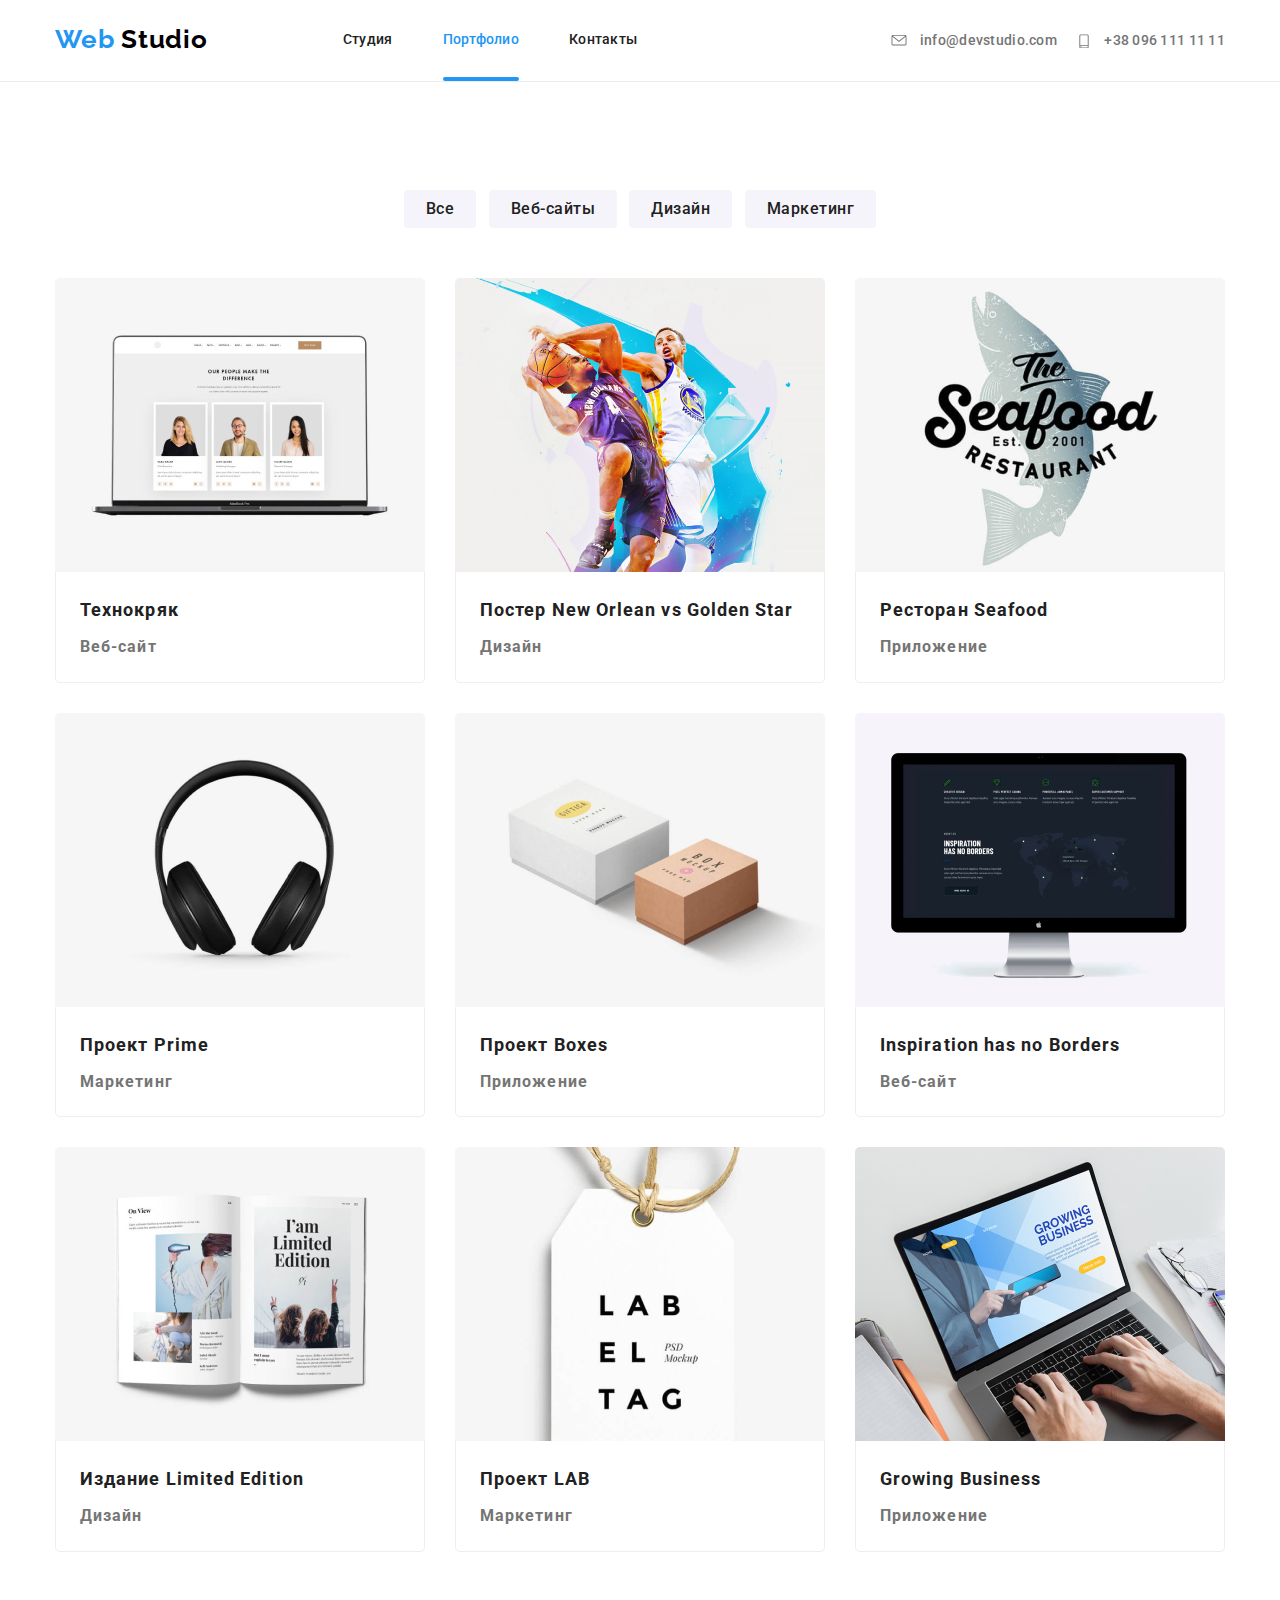
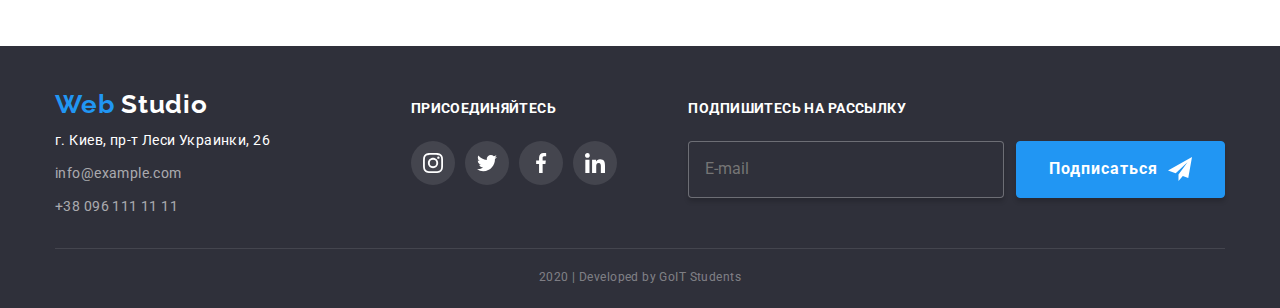
==== portfolio.html @ e1bdc2f6 "cloned from 7th homework" ====
<!DOCTYPE html>
<html lang="ru">

<head>
    <meta charset="UTF-8">
    <meta name="viewport" content="width=device-width, initial-scale=1.0">
    <title>Portfolio</title> 
    <link rel="stylesheet" href="https://fonts.googleapis.com/css2?family=Raleway:wght@700&family=Roboto:wght@400;500;700;900&display=swap" />      
    <!-- <link rel="stylesheet" href="https://cdnjs.cloudflare.com/ajax/libs/modern-normalize/0.6.0/modern-normalize.min.css"> -->
    <!-- <link rel="stylesheet" href="./css/styles.css" /> -->
    <link rel="stylesheet" href="./css/portfolio.min.css"/> 

    
</head>


<body class="page">
    <!---the header of the site-->
  
    <header class="header">
    <div class="container">  
         <nav>
            <ul class="menu list">
                <li class="menu-item">
                    <a class="logo" href="/index.html" lang="en"><span class="logo-web">Web</span> <span class="logo-studio">Studio</span> </a>
                </li>
                <li class="menu-item"><a class="menu-link link" href="./index.html">Студия</a></li>
                <li class="menu-item"><a class="menu-link link active" href="./portfolio.html">Портфолио</a></li>
                <li class="menu-item"><a class="menu-link link" href="#">Контакты</a></li>
            </ul>
        </nav>
    
        <ul class="contact list ">
            <li class="contact-item">
                <a class="contact-link" href="mailto:info@devstudio.com">
                    <svg width="16" height="15" class="contact-icon"> 
                        <use href="./images/sprite.svg#icon-envelope"></use>
                      </svg>
                      info@devstudio.com
              </a>
            </li>
            
                        
            <li class="contact-item">
                <a class="contact-link" href="tel:+38-096-111-11-11">
                    <svg width="14" height="14.94" class="contact-icon"> 
                        <use href="./images/sprite.svg#icon-smartphone"></use>
                      </svg>
                    +38 096 111 11 11
                </a>
            </li>
        </ul>
    
    </div>
        
    </header>
    <main>


 

        <!--portfolio menu-->
       <section class="portfolio"> 
           <div class="container">
            <nav>
                <form>
                  <div role="group">
                    <ul class="filters-list">
                        <li class="filters-items">
                            <input type="radio" class="filters-radio" name="filters" value="" id="all"/>
                            <label class="filters-label" for= "all">Все</label>
                        </li>
                        <li class="filters-items">
                            <input type="radio" class="filters-radio" name="filters" value="websites" id="websites"/>
                            <label class="filters-label" for= "websites">Веб-сайты</label>
                        </li>

                    <li class="filters-items">
                        <input type="radio" class="filters-radio" name="filters" value="design" id="design"/>
                        <label class="filters-label" for= "design">Дизайн</label>
                    </li>
                    <li class="filters-items">
                        <input type="radio" class="filters-radio" name="filters" value="marketing" id="marketing"/>
                        <label class="filters-label" for= "marketing">Маркетинг</label>
                    </li>
    
                    </ul>
                  </div>
                </form>
            </nav>
            <h1 class="is-hidden"> The exaples of our projects </h1>
            <ul class="works list">
              
                <li class="works-item">
                <a  class="works-link" href="#">
                    <div class="works-thumb">
                        <img class="works-image" src="./images/технокряк.jpg" alt="three people">
                        <div class="works-overlay">
                            <p class="works-description">Технокряк это современная площадка распространения коронавируса. Компании используют эту платформу для цифрового шпионажа и атак на защищённые сервера конкурентов.</p>
                        </div>
                    </div>

                    <div class="works-content">
                        <h2 class="works-title">Технокряк</h2>
                        <p class="works-type">Веб-сайт</p>
                    </div>
                </a>
                
            </li>
              <li class="works-item">
               <a class="works-link" href="#" >
                <div class="works-thumb">
                   <img class="works-image" src="./images/постер.jpg" alt="people who are playing basketball">
                        <div class="works-overlay">
                        <p class="works-description">Технокряк это современная площадка распространения коронавируса. Компании используют эту платформу для цифрового шпионажа и атак на защищённые сервера конкурентов.</p>
                        </div>
                </div>

                <div class="works-content">
                    <h2 class="works-title">Постер New Orlean vs Golden Star</h2>
                    <p class="works-type">Дизайн</p>
                </div>  
                 </a>
                </li>

            <li class="works-item">
                <a class="works-link" href="#" >
                    <div class="works-thumb">
                        <img class="works-image" src="./images/ресторан.jpg" alt="seafood restaurant">
                        <div class="works-overlay">
                            <p class="works-description">Технокряк это современная площадка распространения коронавируса. Компании используют эту платформу для цифрового шпионажа и атак на защищённые сервера конкурентов.</p>
                        </div>
                    </div>

                        <div class="works-content">
                            <h2 class="works-title">Ресторан Seafood</h2>
                            <p class="works-type">Приложение</p>
                        </div>
                 </a>
            </li>

            <li class="works-item">
               <a class="works-link" href="#" >
                    <div class="works-thumb">
                         <img class="works-image" src="./images/Prime.jpg" alt="headphones">
                            <div class="works-overlay">
                                <p class="works-description">Технокряк это современная площадка распространения коронавируса. Компании используют эту платформу для цифрового шпионажа и атак на защищённые сервера конкурентов.</p>
                            </div>
                    </div>

                    <div class="works-content">
                        <h2 class="works-title">Проект Prime</h2>
                        <p class="works-type">Маркетинг</p>
                    </div>
             </a>
            </li>
            <li class="works-item">
                <a class="works-link" href="#" >
                    <div class="works-thumb">
                        <img class="works-image" src="./images/box.jpg" alt="two boxes">
                            <div class="works-overlay">
                                <p class="works-description">Технокряк это современная площадка распространения коронавируса. Компании используют эту платформу для цифрового шпионажа и атак на защищённые сервера конкурентов.</p>
                            </div>
                    </div>
                   
                    <div class="works-content">
                        <h2 class="works-title"> Проект Boxes </h2>
                        <p class="works-type">Приложение</p>
                    </div>
                </a>
            </li>
            <li class="works-item">
                <a class="works-link" href="#" >
                    <div class="works-thumb">
                        <img class="works-image" src="./images/no_borders.jpg" alt="monitor with the world map">
                            <div class="works-overlay">
                                <p class="works-description">Технокряк это современная площадка распространения коронавируса. Компании используют эту платформу для цифрового шпионажа и атак на защищённые сервера конкурентов.</p>
                            </div>
                    </div>

                    <div class="works-content">
                        <h2 class="works-title">Inspiration has no Borders</h2>
                        <p class="works-type">Веб-сайт</p>
                    </div>
                </a>
            </li>
            <li class="works-item">
                <a class="works-link" href="#" >
                    <div class="works-thumb">
                        <img class="works-image" src="./images/limited_edition.jpg" alt="a magazin">
                            <div class="works-overlay">
                                <p class="works-description">Технокряк это современная площадка распространения коронавируса. Компании используют эту платформу для цифрового шпионажа и атак на защищённые сервера конкурентов.</p>
                            </div>
                    </div>
                    
                    <div class="works-content">
                        <h2 class="works-title">Издание Limited Edition</h2>
                        <p class="works-type">Дизайн</p>
                     </div>
            </a>
            </li>
            <li class="works-item">
                <a class="works-link" href="#" >
                    <div class="works-thumb">
                        <img class="works-image" src="./images/lab.jpg" alt="lab label">
                            <div class="works-overlay">
                                <p class="works-description">Технокряк это современная площадка распространения коронавируса. Компании используют эту платформу для цифрового шпионажа и атак на защищённые сервера конкурентов.</p>
                            </div>
                    </div>
                    
                    <div class="works-content">
                        <h2 class="works-title">Проект LAB</h2>
                        <p class="works-type">Маркетинг</p>
                    </div>
                </a>
            </li>
            <li class="works-item">
                <a class="works-link" href="#" >
                    <div class="works-thumb">
                        <img class="works-image" src="./images/growing_business.jpg" alt="laptop with the picture of web-site on the monitor">
                            <div class="works-overlay">
                                <p class="works-description">Технокряк это современная площадка распространения коронавируса. Компании используют эту платформу для цифрового шпионажа и атак на защищённые сервера конкурентов.</p>
                            </div>
                    </div>
                        
                    <div class="works-content">
                        <h2 class="works-title">Growing Business</h2>
                        <p class="works-type">Приложение</p>
                    </div>
            </a>
            </li>
          </ul>
        </div>
        </section> 


    </main>
   
   <!---footer-->
   <footer class="footer ">
    <div class="container">
  
    <div class="footer-content">
        <div class="footer-info">
        <a class="logo link" href="./index.html"><span class="logo-web">Web</span> <span class="logo-studio">Studio</span> </a>
        <!---address-->
        <address class="address">
            <ul class="address-list list">
                <li class="address-item">г. Киев, пр-т Леси Украинки, 26</li>
                <li class="address-item"> <a class="address-link" href="mailto:info@example.com">info@example.com</a>
                </li>                    
                <li class="address-item"><a class="address-link" href="tel:+38-096-111-11-11">+38 096 111 11 11</a></li>
            </ul>  
        </address>
     </div>
            <!---social networks-->
     <div class= "footer-list">
        <b class="footer-subtitle">присоединяйтесь</b>
        <ul class="social">
            <li class="list">
                <a class="social-link" aria-label="Instagram">
                    <svg class="social-icon" >
                        <use href=./images/sprite.svg#icon-instagram ></use> 
                    </svg>
                </a>
            </li>
            <li class="list">
                <a class="social-link" aria-label="Twitter">
                    <svg class="social-icon">
                        <use href=./images/sprite.svg#icon-twitter></use> 
                    </svg>
                </a>
            </li>
            <li class="list">
                <a class="social-link" aria-label="Facebook">
                    <svg class="social-icon">
                        <use href=./images/sprite.svg#icon-facebook></use> 
                    </svg>
                </a>
            </li>
            <li class="list">
                <a class="social-link" aria-label="Linkedin">
                    <svg class="social-icon">
                        <use href=./images/sprite.svg#icon-linkedin></use> 
                    </svg>
                </a>
            </li>
         </ul>
     </div>         
 
    <!---subscription-->
    <div class="footer-list">
            <b class="footer-subtitle">Подпишитесь на рассылку</b>
            <form class="footer-subscription" autocomplete="off">
                <label class="footer-label">
                    <input class="footer-input" type="email" name="email" placeholder="E-mail">
                </label>
                
                <button type="submit" class="button button-primary">Подписаться
                    <svg class="icon-send">
                        <use href=./images/sprite.svg#icon-icon_send></use> 
                    </svg>
                </button>
                
            </form>
            
    </div>
           
    </div>

    <p class="footer-copyright">2020 | Developed by GoIT Students </p>
</div>
</footer>  

</body>

</html>
---- css/styles.css ----
:root {
    --primary-text-color: #212121;
    --accent-color: #2196F3;
    --title-text-color: #ffffff; 
    --primary-background-color: #ffffff; 
    --secondary-text-color: #757575;
    --secondary-background-color: #F5F4FA;
    --additional-link-color: #AFB1B8;
    --animation-duration: 250ms;
    --animation-timing-function: cubic-bezier(0.4, 0, 0.2, 1);
}



.home-page {

    margin: 0;
    padding-top: 80px;
    
    color: var(--primary-text-color); 
    font-family: "Roboto", sans-serif;
    font-weight: 400;
    font-size: 14px;
    line-height: 1.7;
    letter-spacing: 0.03em;
}


   
.container {
    /* outline: solid tomato;      */
    margin: 0 auto;
    padding: 0 15px;
    width: 1200px;
}
/* 
img {
    display: block;
    max-width: 100%;
    height: auto;
}   */

.list {
    list-style: none;
    padding: 0;
    margin: 0;
    
}


/* .link {
    text-decoration: none;
    /* color: var(--primary-text-color );
}  */


 a:hover,
 button:hover {
    cursor: pointer;
} 
 .header {
    position: fixed;
    width: 100%;
    background-color: var(--primary-background-color);
    top: 0;
    z-index: 2; 
    border-bottom: 1px solid #ECECEC; 
   
    } 
.header .container {
    display: flex;
    align-items: center;
    justify-content: space-between;

    font-weight: 500;
    line-height: 1.14;
    letter-spacing: 0.02em;
    


} 


.menu,
.contact {
    display: flex;
    margin-left: auto;
} 

/*header logo*/
.logo { 
   
    text-decoration: none;
    
    color: #000000;
    font-family: 'Raleway', sans-serif;
    font-weight: 700;
    font-size: 26px;
    line-height: 1.2;
    letter-spacing: 0.03em;
}


.logo .logo-web {
    color: var(--accent-color);
   } 
.logo-studio:hover,
.logo-studio:focus {
    color: #000000;}

   /* menu */

/* .menu-item:not(:last-child) {
    margin-left: 50px;
} */

.menu-item + .menu-item {
    margin-left: 50px;
}
.menu .menu-item:first-child {
    margin-right: 85px;
    
    padding-top: 24px;
    padding-bottom: 25px; 
}
.menu-link {
    position: relative;

    display: block;
    padding-top: 32px;
    padding-bottom: 33px;
    color: var(--primary-text-color);
    text-decoration: none;


    transition: color var(--animation-duration) var(--animation-timing-function);

}

.menu-link:hover,
.menu-link:focus {
    color: var(--accent-color);
}

/* blue underline */
.active {
    color: var(--accent-color);
}
.menu-link::after,
.active::after {
    position: absolute;
    left: 0;
    bottom: 0;

    content: "";
    display: inline-block;
    width: 100%;
    height: 4px;
    background-color: var(--accent-color);
    border-radius: 2px;
    transform: scaleX(0);
}

.menu-link::after {
       transform: scaleX(0);
       transition: transform var(--animation-duration) var(--animation-timing-function);
}
.menu-link:hover::after,
.menu-link:focus::after {
    transform: scaleX(1);
 }


 .active::after {
    transform: scaleX(1);
}



 

/* email and address */
/* .menu, */



 .contact-item:not(:last-child) {
     margin-right: 20px;
 }
 .contact-item {
    fill: var(--secondary-text-color); 

 }
 .contact-icon {
    vertical-align: bottom;
    margin-right: 10px;  

}  
 .contact-link {
    color: var(--secondary-text-color);
    padding-top: 32px;
    padding-bottom: 32px;
    line-height: 1.14;
    text-decoration: none;

    transition: color var(--animation-duration) var(--animation-timing-function),
    fill var(--animation-duration) var(--animation-timing-function);

}

.contact-link:hover,
.contact-link:focus {
    color: var(--accent-color);
    fill:  var(--accent-color);
}



/* Styles for the main page of html */
/* Hero section */

.hero  {
    
    padding-top: 200px;
    padding-bottom: 200px;  
    height: 600px;
    background-image: linear-gradient( to right, 
    rgba(47, 48, 58, 0.8),
    rgba(47, 48, 58, 0.8)
    ),
    url(../images/header_1.jpg);

    background-repeat: no-repeat;
    background-position: center;
    background-size: cover;
    background-color: var(--secondary-text-color);

}

/* hero title */
.hero-content {
    text-align: center;
    color: var(--title-text-color);
    letter-spacing: 0.06em;


}
.hero-title {
    margin-top: 0;
    margin-bottom: 30px;
    
    font-weight: 900;
    font-size: 44px;
    line-height: 1.4;
    text-transform: uppercase;
}
    
/* button */
.button {
    
     font-size: 16px;
     display: inline-block;
}

.button-primary {

    border: 1px solid var(--accent-color);
    padding: 10px 32px;
    
    color: var(--title-text-color);
    background-color: var(--accent-color);
    box-shadow: 0px 4px 4px rgba(0, 0, 0, 0.15);
    border-radius: 4px;
    
    font-weight: 700;
    font-size: 16px;
    line-height: 1.8;
    letter-spacing: 0.06em;

    transition: color var(--animation-duration) var(--animation-timing-function),
    border-color var(--animation-duration) var(--animation-timing-function),
    background-color var(--animation-duration) var(--animation-timing-function);

}
.button-primary:hover,
.button-primary:focus {
    color: var(--primary-text-color);
    border-color: var(--secondary-background-color);
    background-color: var(--secondary-background-color);
} 


/* styles for the section titles subtitle list */
.section-title {
    margin-top: 0px;
    margin-bottom: 50px;

    font-weight: 700;
    font-size: 36px;
    line-height: 1.16;
    text-align: center;
}
.section-subtitle {
    margin: 0;
    padding: 0;
    
    font-weight: 700;
    font-size: 14px;
    line-height: 1.14;
    text-transform: uppercase;

}

.section-list {
    display: flex;
}

.section-item:not(:last-child) {
    margin-right: 30px;
}

/* features */

.features .container {
    padding-top: 94px;
    padding-bottom: 94px;
}

.features .is-hidden,
.portfolio .is-hidden {
    display: none;

}
.features-label {
    padding: 25px 100px;
    margin-bottom: 30px;
 

     background-color: var(--secondary-background-color);
     border-radius: 4px;
}   
.features-icon {
    width: 70px;
    height: 70px;
}
/* .features-list, {
    display: flex;
    margin: 0;
    padding: 0;
} */
/* .features .section-item::before {
    content: "";
    display:inline-block;
    width: 270px;
    height: 120px;
    background-repeat: no-repeat;
    background-position: center;
    background-color: var(--secondary-background-color);
    border-radius: 4px;
    margin-bottom: 30px;

}
.features .section-item:nth-child(1)::before {
    background-image: url(../images/antenna_1.svg);
}
.features .section-item:nth-child(2)::before {
    background-image: url(../images/clock_1.svg);
}
.features .section-item:nth-child(3)::before {
    background-image: url(../images/diagram_1.svg);
}
.features .section-item:nth-child(4)::before {
    background-image: url(../images/astronaut_1.svg);
} */

/* .features .image {
   padding: 25px 100px;
   margin-bottom: 30px;

    background: var(--secondary-background-color);
    border-radius: 4px;
} */
  
.features-descriptions {
    margin: 10px 0 10px 0;
    color: var(--secondary-text-color);
}


.products .container {
    padding-bottom: 94px;
}

.products .section-subtitle {
    position: absolute;
    left: 0;
    bottom: 0;
    display: inline-block;
    width: 100%;
   
    padding: 27px 0;
    background-color: rgba(47, 48, 58, 0.8);
    color: var(--title-text-color);
    text-align: center;

}
.products-thumb {
    position: relative;
    
}


.products img, 
.team img {
    display: block;
    margin: 0;
    max-width: 100%;
    height: auto; 


}

/* team list */
.team {
    background-color: var(--secondary-background-color);
}
.team .container {
    padding-top: 94px;
    padding-bottom: 94px;
}
.team .section-item {

    background: var(--title-text-color);
    border-radius: 0px 0px 4px 4px;
    width: 270px;

}
.team-card {
    padding: 30px 24px 32px 24px;
} 
.team-card:hover,
.team-card:focus {
box-shadow: 0px 2px 1px rgba(0, 0, 0, 0.2), 0px 1px 1px rgba(0, 0, 0, 0.14), 0px 1px 3px rgba(0, 0, 0, 0.12);
}
.team-text {
    margin-top: 0;
    font-size: 16px;
    line-height: 1.2;
    text-align: center;
}

.name {
    /* margin-top: 30px; */
    margin-bottom: 10px;
    font-weight: 500;
}
.job {
    margin-bottom: 16px;
    color: var(--secondary-text-color);
 }

 .social {
     display: flex;
     padding: 0px;
     justify-content: space-between;
 }

 .social .list:not(:last-child) {
    margin-right: 10px;
}
.social-link {
    display: inline-flex;
    padding: 0;
    align-items: center;
    justify-content: center;
    border-radius: 50%;
    width: 44px;
    height: 44px;
    text-decoration: none;
    border: none;
    background: rgba(255, 255, 255, 0.1);

    transition: fill var(--animation-duration) var(--animation-timing-function),
    background-color var(--animation-duration) var(--animation-timing-function);

}
/* .social-link {
background-color: rgba(255, 255, 255, 0.1);
} */
.social-icon {
    width: 20px;
    height: 20px;
    fill: var(--additional-link-color);

}
.social-link:hover .social-icon,
.social-link:focus .social-icon {
    fill: var(--title-text-color);
} 

.social-link:hover,
.social-link:focus   {
    background-color: var(--accent-color);
} 


.clients .container {
    padding-top: 94px;
    padding-bottom: 94px;
}

.clients-list {
    display: flex;
    align-items: center;
    justify-content: center;
    box-sizing: border-box;
    border: 1px solid var(--additional-link-color);
    border-radius: 4px;
    width: 170px;
    height: 90px;
    
    transition: fill var(--animation-duration) var(--animation-timing-function),
    border-color var(--animation-duration) var(--animation-timing-function);

}



.clients-icon {
        fill: var(--additional-link-color);
        /* padding-top: 20px; */
         width: 100%;
         /* height: 100%;   */
        }
.clients-list:hover .clients-icon,
.clients-list:focus .clients-icon {
    fill: var(--accent-color);
}

.clients-list:hover,
.clients-list:focus {
    border-color: var(--accent-color);
}
/* .client_5 {
    width: 59px;
     height: 47px;
} */
/* .client_6 {
    width: 88.48px;
     height: 45.44px;
}  */



/* .clients .image {
    padding-top: 20px;
} */
/* .clients-icon {
    padding: 20px;
    text-align: center;
} */


/* .link:hover, 
.link:focus {
    color: var(--accent-color);
}   */



/* footer */
.footer {
    background-color: #2F303A;
    width: 100%;
}

.footer-content {
    display: flex;
    justify-content: space-between;
    align-items: baseline;
    padding-bottom: 29px;
    /* padding-top: 51px; */
} 
/* .footer-content:first-child {
    padding-top: 39px;

} */
.footer-content .footer-info {
    padding-top: 39px;
    
}
.footer-list {
    padding-top: 51px;
    list-style: none;
    

}

.footer-info .logo-studio {
    color: var(--title-text-color);
}


.address-list {
    display: inline-block;
    margin-top: 8px;
    margin-right: 69px; 
    padding: 0;

    font-style: normal;
    color: var(--title-text-color);
}
.address-link {
    color: rgba(255, 255, 255, 0.6);
    text-decoration: none;
}

.address-item:not(:last-child) {
    margin-bottom: 9px;
}

.footer-subtitle {
    display: block;
    margin-bottom: 20px;

    font-weight: 700;
    text-transform: uppercase;
    color: var(--title-text-color);
}
.footer-list:not(:last-child) {
    margin-right: 94px;
}
.footer .social {
    margin: 0px;
}
.footer .social-icon {
    fill: var(--title-text-color)
}
.icon-send {
   
    fill: var(--primary-background-color);
    width: 24px;
    height: 24px;
    margin-left: 10px;

    transition: fill var(--animation-duration) var(--animation-timing-function);
}
  .footer-list .button-primary {
    display: inline-flex;
    align-items: center;
 }
  .footer-list .button-primary:hover .icon-send   {
    fill: var(--accent-color);
}

.footer-subscription {
    display: flex;
 }
.footer-label {
    
    margin-right: 12px;
    font-size: 16px;
    line-height: 1.25;
    letter-spacing: 0.03em;
    color: rgba(255, 255, 255, 0.6);
    
}
.footer-input {
    /* color: #ffffff; */
    padding: 18px 95px 18px 16px;
    border: 1px solid rgba(255, 255, 255, 0.3);
    box-shadow: 0px 4px 4px rgba(0, 0, 0, 0.15);
    border-radius: 4px;
    background-color: #2F303A;
    color: #F5F4FA;

}


.footer-copyright {
    display: block;
    margin-top: 0;
    margin-bottom: 0;
    padding-top: 16px;
    padding-bottom: 19px;

    font-size: 12px;
    line-height: 2;
    text-align: center;
    color: rgba(255, 255, 255, 0.4);
    border-top: 1px solid rgba(255, 255, 255, 0.1);
}
/* modal window */

.backdrop {
    position: fixed;
    left: 0;
    top: 0;
    width: 100%;
    height: 100%;

    z-index: 3;
    
    transform: scale(1, 1);
    opacity: 1;

    transition: transform var(--animation-duration) var(--animation-timing-function),
    opacity var(--animation-duration) var(--animation-timing-function);
    
    background-color: rgba(0, 0, 0, 0.2);
   

}


.backdrop.is-hidden {
    opacity: 0;
    visibility: hidden;
    pointer-events: none;
}  

.modal {
    position: absolute;
    /* top: 27%; 
    left: 30%; */
    
    top: 50%; 
    left: 50%;
    width: 450px;
    max-width: 100%;
    /* height: 609px; */


    transform: translate(-50%, -50%) scale(1, 1);
    padding: 40px;
 
    overflow: auto;
    background-color: var(--primary-background-color);
    box-shadow: 0px 2px 1px rgba(0, 0, 0, 0.2), 0px 1px 1px rgba(0, 0, 0, 0.14), 0px 1px 3px rgba(0, 0, 0, 0.12);
    border-radius: 4px;

    transition: transform var(--animation-duration) var(--animation-timing-function),
    opacity var(--animation-duration) var(--animation-timing-function);
}
/* styles for the button to close */
.icon-close {

    position: absolute;
    align-items: center;
    top: 8px;
    right: 8px;

    display: flex;
    width: 30px;
    height: 30px;
    background-color: var(--primary-background-color);
    border: 1px solid rgba(0, 0, 0, 0.1);
    border-radius: 100%;

    transition: fill var(--animation-duration) var(--animation-timing-function);
}
.icon-close:hover,
.icon-close:focus {
    fill: var(--accent-color);
    cursor: pointer;
    outline: none;

}
/* styles for the whole form */

.modal-title {
    display: inline-block;
    text-align: center;
    margin-top: 0; 
    margin-bottom: 30px;

    font-weight: 700;
    font-size: 20px;
    line-height: 23px;
}

.modal-info {
    margin: 0;
    padding: 0;
    max-width: 100;

    list-style: none;
    line-height: 1.14;
    letter-spacing: 0.01em;

    color: var(--secondary-text-color);
    }


.modal-field {
    position: relative;
  }

.modal-field:not(:last-child) {
    margin-bottom: 28px;
}
  

.modal-input {
    border: 1px solid rgba(33, 33, 33, 0.2);
    border-radius: 4px;
    width: 100%;
    height: 40px;
    padding-left: 42px;
    transition: border var(--animation-duration) var(--animation-timing-function);
}
 
  .modal-label {
    position: absolute;
    top: 12px;
    left: 42px; 
   
    /* transform: translateY(-30px);  */
    transition: transform var(--animation-duration) var(--animation-timing-function),
    color var(--animation-duration) var(--animation-timing-function);

  }
 
  
  .modal-input:focus +.modal-label,
  .modal-input:not(:placeholder-shown) +.modal-label {
    color: var(--accent-color);
    /* transform: translateY(-30px); 
    left: 10px; */
    transform: translatex(-30px) translatey(-30px);
  
}
.modal-icon {
    position: absolute;
    top: 11px;
    left: 16px; 
    margin-right: 8px;
}

/* .modal-input:hover ~.modal-icon, */
.modal-input:focus ~.modal-icon {
  fill: var(--accent-color);

}

/* styles for textarea */

.comment-field {
    position: relative;

}
.modal-textarea {
    border: 1px solid rgba(33, 33, 33, 0.2);
    border-radius: 4px;
    width: 100%;
    resize: none;
    height: 120px;
    padding: 12px 16px;

 }

.comment-label {
    position: absolute;
    top: 12px;
    left: 16px;
    transition: transform var(--animation-duration) var(--animation-timing-function), 
    color var(--animation-duration) var(--animation-timing-function);
}


.modal-textarea:focus +.comment-label,
.modal-textarea:not(:placeholder-shown) +.comment-label {
  color: var(--accent-color);
  transform: translateY(-30px);  
}

 
/* styles for an agreement */
.checkbox-form {

    display: block;
    margin-top: 20px;
    margin-bottom: 30px;
}

.agreement-conditions {
    color: var(--accent-color);
    text-decoration: underline;
    padding-left: 4px;

}
.checkbox {
    -webkit-appearance: none;
    appearance: none;
    position: absolute;
} 
.checkbox,
.checkbox-label {
    display: inline-flex;
    align-items: center;

}
.checkbox-label {
       
    font-size: 12px;
    line-height: 1.16;

    letter-spacing: 0.03em;
    cursor: pointer;

    


}
.checkbox-label::before {
    content: "";
    display: inline-block;

    border: 2px solid #212121;
    width: 16px;
    height: 15px;
    border-radius: 2px; 
    margin-right: 8px;
    flex-shrink: 0;
    outline: none;
}

.checkbox:checked ~.checkbox-label::before  {
    background-color: var(--accent-color);
    background-image: url(../images/tick.svg);
    background-size: contain;
    background-repeat: no-repeat;
    background-origin: border-box;
    background-position: center;
    border-color: transparent;
    cursor: pointer;
}

.modal-input:focus,
.modal-textarea:focus {
cursor: pointer;
border-color: var(--accent-color);
outline: none;
}

.button-modal {
    display: flex;
    padding: 10px 56px;
    margin: auto;
    cursor: pointer;
}


/* Styles for Portfolio */

.portfolio-page {
    font-family: "Roboto", sans-serif;
    font-weight: 400;
    font-size: 14px;
    line-height: 1.7;
    letter-spacing: 0.03em;
}


.portfolio .container {

    padding-top: 94px;
    padding-bottom: 94px;
    color: var(--primary-text-color);

    font-size: 16px;
   
}



.filters-items {
    display: inline-block;
    margin: 0 4px;

}


.filters-list {
    text-align: center;
    margin-bottom: 50px;
    padding: 0;
}

.filters-radio {
    display: none;

}

.filters-label {
    display: inline-block;
    
    border-color: transparent;
    padding: 6px 22px;
    border-radius: 4px;
    background: #F5F4FA;

    font-size: 16px;

    color: var(--primary-text-color);
    background-color: var(--secondary-background-color);

    font-weight: 500;
    line-height: 1.6;
    text-align: center;
    letter-spacing: 0.03em;
    cursor: pointer;
    
    transition: color var(--animation-duration) var(--animation-timing-function),
    background-color var(--animation-duration) var(--animation-timing-function); 
}

.filters-radio:checked ~.filters-label {
    color: var(--title-text-color);
    background-color: var(--accent-color);
box-shadow: 0px 2px 2px rgba(0, 0, 0, 0.12), 0px 1px 2px rgba(0, 0, 0, 0.08), 0px 3px 1px rgba(0, 0, 0, 0.1);
    cursor: pointer;
}

/* .filters-radio:hover ~.filters-label,
.filters-radio:focus ~.filters-label {
    color: var(--title-text-color);
    background-color: var(--accent-color);
box-shadow: 0px 2px 2px rgba(0, 0, 0, 0.12), 0px 1px 2px rgba(0, 0, 0, 0.08), 0px 3px 1px rgba(0, 0, 0, 0.1);
    cursor: pointer;
} */

.works {
    display: flex;
    flex-wrap: wrap;

}

.works-item {
    width: 370px; 
    /* width: calc(100%-60px) / 3; 398*/
    margin-right: 30px;
    margin-bottom: 30px;
    border-top-left-radius: 5px;
    border-top-right-radius: 5px;
    overflow: hidden;
    

    font-weight: 700;
    font-size: 18px;
    line-height: 2;
    letter-spacing: 0.06em;

}
.works-link {
    text-decoration: none;
} 
.works-item:nth-child(3n) {
    margin-right: 0;
}

.works-item:nth-last-child(-n + 3) {
    margin-bottom: 0;
}
.works-image {
    display: block;
    max-width: 100%;
    height: auto; 
}
.works .list {
    display: block;
    }
.works-content {
    padding: 20px 24px;
    border-bottom: 1px solid #EEEEEE;
    border-right: 1px solid #EEEEEE;
    border-left: 1px solid #EEEEEE;
    border-bottom-right-radius: 5px;
    border-bottom-left-radius: 5px;
    box-sizing: border-box;
    background: var(--title-text-color);
    font-size: inherit;
}

.works-title {
    margin-bottom: 4px;
    margin-top: 0;

    font-weight: 700;
    font-size: inherit;
    color: var(--primary-text-color);

    line-height: 2;
    letter-spacing: 0.06em;

}
.works-type {
    margin-bottom: 0;
    margin-top: 0;
    
    font-size: 16px;
    line-height: 1.87;
    color: var(--secondary-text-color);

}
.works-thumb {
    position: relative;
    overflow: hidden;

}
.works-overlay {
    position: absolute;
    top: 0;
    left: 0;

    width: 100%;
    height: 100%;
    background: rgba(33, 150, 243, 0.9);
    opacity: 0; 
    transform: translateY(100%); 
    
    transition: transform var(--animation-duration) var(--animation-timing-function),
    opacity var(--animation-duration) var(--animation-timing-function); 

  } 
.works-link:hover .works-overlay,
.works-link:focus .works-overlay {
  opacity: 1;
  transform: translateY(0);

} 

.works-description {
    position: absolute;
    bottom: 0;
    left: 0;
   
    display: inline-block;
    padding: 63px 24px;
    margin: 0;
    height: 100%;

    line-height: 1.55;
    color: var(--title-text-color);
    /* opacity: 0;  */
}

    
.works-link:hover,
.works-link:focus {
    box-shadow: 1px 4px 6px rgba(0, 0, 0, 0.16), 0px 4px 4px rgba(0, 0, 0, 0.06), 0px 1px 1px rgba(0, 0, 0, 0.12);

}








/* 

.header {
    position: fixed;
    width: 100%;
    background-color: $primary-background-color;
    top: 0;
    z-index: 2; 
    border-bottom: 1px solid #ECECEC; 
   
    & .container {
        @include centeredFlex();
    
        font-weight: 500;
        line-height: 1.14;
        letter-spacing: 0.02em;
        
    } 
} 


.menu,
.contact {
    display: flex;
    margin-left: auto;
} 

.menu {
    &-item {
        & + & {
            margin-left: 50px;
        }
        &:first-child {
            margin-right: 85px;
            
            padding-top: 24px;
            padding-bottom: 25px; 
        }
    }
    
    &-link {
        position: relative;
    
        display: block;
        padding-top: 32px;
        padding-bottom: 33px;
        color: $primary-text-color;
        text-decoration: none;
    
    
        @include transition();
    
        &:hover,
        &:focus {
        color: $accent-color;
    }
    }
    
    
    
}

/* blue underline */

/* .menu-link::after,
.active::after {
    position: absolute;
    left: 0;
    bottom: 0;

    content: "";
    display: inline-block;
    width: 100%;
    height: 4px;
    background-color: $accent-color;
    border-radius: 2px;
    transform: scaleX(0);
}

.menu-link {

    &::after {
        transform: scaleX(0);
        transition: transform $animation-duration $animation-timing-function;
        // @include transition($animation-name: scaleX(0));
        // transform: scaleX(0);
        // 
 }
    &:hover::after,
    &:focus::after {
        transform: scaleX(1);
    }
}


.active {
    color: $accent-color;

    &::after {
        transform: scaleX(1);
    }
    
} */

/* email and address */
/* .contact {
    &-item {
        fill: $secondary-text-color; 
    
            &:not(:last-child) {
                margin-right: 20px;
            }
     }

    &-icon {
        vertical-align: bottom;
        margin-right: 10px;  
    
    }  
    &-link {
        color: $secondary-text-color;
        padding-top: 32px;
        padding-bottom: 32px;
        line-height: 1.14;
        text-decoration: none;
    
        transition: color $animation-duration $animation-timing-function,
        fill $animation-duration $animation-timing-function;
    
    
                &:hover,
                &:focus {
                color: $accent-color;
                fill: $accent-color;
            }
    
    }




}
 
 

  */
---- css/portfolio.min.css ----
/*! modern-normalize v0.7.0 | MIT License | https://github.com/sindresorhus/modern-normalize */*,*::before,*::after{-webkit-box-sizing:border-box;box-sizing:border-box}:root{-moz-tab-size:4;-o-tab-size:4;tab-size:4}html{line-height:1.15;-webkit-text-size-adjust:100%}body{margin:0}body{font-family:system-ui,-apple-system,"Segoe UI",Roboto,Helvetica,Arial,sans-serif,"Apple Color Emoji","Segoe UI Emoji"}hr{height:0}abbr[title]{-webkit-text-decoration:underline dotted;text-decoration:underline dotted}b,strong{font-weight:bolder}code,kbd,samp,pre{font-family:ui-monospace, SFMono-Regular, Consolas, 'Liberation Mono', Menlo, monospace;font-size:1em}small{font-size:80%}sub,sup{font-size:75%;line-height:0;position:relative;vertical-align:baseline}sub{bottom:-0.25em}sup{top:-0.5em}button,input,optgroup,select,textarea{font-family:inherit;font-size:100%;line-height:1.15;margin:0}button,select{text-transform:none}button,[type='button'],[type='reset'],[type='submit']{-webkit-appearance:button}button::-moz-focus-inner,[type='button']::-moz-focus-inner,[type='reset']::-moz-focus-inner,[type='submit']::-moz-focus-inner{border-style:none;padding:0}button:-moz-focusring,[type='button']:-moz-focusring,[type='reset']:-moz-focusring,[type='submit']:-moz-focusring{outline:1px dotted ButtonText}legend{padding:0}progress{vertical-align:baseline}[type='number']::-webkit-inner-spin-button,[type='number']::-webkit-outer-spin-button{height:auto}[type='search']{-webkit-appearance:textfield;outline-offset:-2px}[type='search']::-webkit-search-decoration{-webkit-appearance:none}::-webkit-file-upload-button{-webkit-appearance:button;font:inherit}summary{display:list-item}.button-primary{font-size:16px;display:inline-block}.portfolio .container{padding-top:94px;padding-bottom:94px}.features .is-hidden,.portfolio .is-hidden{display:none}.page{padding-top:80px;color:#212121;font-family:"Roboto",sans-serif;font-weight:400;font-size:14px;line-height:1.7;letter-spacing:.03em}.container{margin:0 auto;padding:0 15px;width:1200px}.list{list-style:none;padding:0;margin:0}a:hover,button:hover{cursor:pointer}img{display:block;margin:0;max-width:100%;height:auto}.portfolio .container{color:#212121;font-size:16px}.header{position:fixed;width:100%;background-color:#fff;top:0;z-index:2;border-bottom:1px solid #ECECEC}.header .container{display:-webkit-box;display:-ms-flexbox;display:flex;-webkit-box-align:center;-ms-flex-align:center;align-items:center;-webkit-box-pack:center;-ms-flex-pack:center;justify-content:center;font-weight:500;line-height:1.14;letter-spacing:0.02em}.menu,.contact{display:-webkit-box;display:-ms-flexbox;display:flex;margin-left:auto}.menu-item+.menu-item{margin-left:50px}.menu-item:first-child{margin-right:85px;padding-top:24px;padding-bottom:25px}.menu-link{position:relative;display:block;padding-top:32px;padding-bottom:33px;color:#212121;text-decoration:none;-webkit-animation-name:color;animation-name:color;-webkit-animation-duration:250ms;animation-duration:250ms;-webkit-animation-timing-function:cubic-bezier(0.4, 0, 0.2, 1);animation-timing-function:cubic-bezier(0.4, 0, 0.2, 1)}.menu-link:hover,.menu-link:focus{color:#2196F3}.menu-link::after,.active::after{position:absolute;left:0;bottom:0;content:"";display:inline-block;width:100%;height:4px;background-color:#2196F3;border-radius:2px;-webkit-transform:scaleX(0);transform:scaleX(0)}.menu-link::after{-webkit-transform:scaleX(0);transform:scaleX(0);-webkit-transition:-webkit-transform 250ms cubic-bezier(0.4, 0, 0.2, 1);transition:-webkit-transform 250ms cubic-bezier(0.4, 0, 0.2, 1);transition:transform 250ms cubic-bezier(0.4, 0, 0.2, 1);transition:transform 250ms cubic-bezier(0.4, 0, 0.2, 1), -webkit-transform 250ms cubic-bezier(0.4, 0, 0.2, 1)}.menu-link:hover::after,.menu-link:focus::after{-webkit-transform:scaleX(1);transform:scaleX(1)}.active{color:#2196F3}.active::after{-webkit-transform:scaleX(1);transform:scaleX(1)}.contact-item{fill:#757575}.contact-item:not(:last-child){margin-right:20px}.contact-icon{vertical-align:bottom;margin-right:10px}.contact-link{color:#757575;padding-top:32px;padding-bottom:32px;line-height:1.14;text-decoration:none;-webkit-animation-name:color;animation-name:color;-webkit-animation-duration:250ms;animation-duration:250ms;-webkit-animation-timing-function:cubic-bezier(0.4, 0, 0.2, 1);animation-timing-function:cubic-bezier(0.4, 0, 0.2, 1);-webkit-animation-name:fill;animation-name:fill;animation-duration:250ms;animation-timing-function:cubic-bezier(0.4, 0, 0.2, 1)}.contact-link:hover,.contact-link:focus{color:#2196F3;fill:#2196F3}.logo{text-decoration:none;color:#000000;font-family:"Raleway",sans-serif;font-weight:700;font-size:26px;line-height:1.2;letter-spacing:.03em}.logo .logo-web{color:#2196F3}.logo-studio:hover,.logo-studio:focus{color:#000000}.filters-items{display:inline-block;margin:0 4px}.filters-list{text-align:center;margin-bottom:50px;padding:0}.filters-radio{display:none}.filters-radio:checked ~ .filters-label{color:#fff;background-color:#2196F3;-webkit-box-shadow:0px 2px 2px rgba(0,0,0,0.12),0px 1px 2px rgba(0,0,0,0.08),0px 3px 1px rgba(0,0,0,0.1);box-shadow:0px 2px 2px rgba(0,0,0,0.12),0px 1px 2px rgba(0,0,0,0.08),0px 3px 1px rgba(0,0,0,0.1);cursor:pointer}.filters-label{display:inline-block;border-color:transparent;padding:6px 22px;border-radius:4px;background:#F5F4FA;font-size:16px;color:#212121;background-color:#F5F4FA;font-weight:500;line-height:1.6;text-align:center;letter-spacing:0.03em;cursor:pointer;-webkit-animation-name:color;animation-name:color;-webkit-animation-duration:250ms;animation-duration:250ms;-webkit-animation-timing-function:cubic-bezier(0.4, 0, 0.2, 1);animation-timing-function:cubic-bezier(0.4, 0, 0.2, 1);-webkit-animation-name:background-color;animation-name:background-color;animation-duration:250ms;animation-timing-function:cubic-bezier(0.4, 0, 0.2, 1)}.works{display:-webkit-box;display:-ms-flexbox;display:flex;-ms-flex-wrap:wrap;flex-wrap:wrap}.works-item{width:370px;margin-right:30px;margin-bottom:30px;border-top-left-radius:5px;border-top-right-radius:5px;overflow:hidden;font-weight:700;font-size:18px;line-height:2;letter-spacing:0.06em}.works-item:nth-child(3n){margin-right:0}.works-item:nth-last-child(-n+3){margin-bottom:0}.works-link{text-decoration:none}.works-link:hover .works-overlay,.works-link:focus .works-overlay{opacity:1;-webkit-transform:translateY(0);transform:translateY(0)}.works-link:hover,.works-link:focus{-webkit-box-shadow:1px 4px 6px rgba(0,0,0,0.16),0px 4px 4px rgba(0,0,0,0.06),0px 1px 1px rgba(0,0,0,0.12);box-shadow:1px 4px 6px rgba(0,0,0,0.16),0px 4px 4px rgba(0,0,0,0.06),0px 1px 1px rgba(0,0,0,0.12)}.works-image{display:block;max-width:100%;height:auto}.works .list{display:block}.works-content{padding:20px 24px;border-bottom:1px solid #EEEEEE;border-right:1px solid #EEEEEE;border-left:1px solid #EEEEEE;border-bottom-right-radius:5px;border-bottom-left-radius:5px;-webkit-box-sizing:border-box;box-sizing:border-box;background:#fff;font-size:inherit}.works-title{margin-bottom:4px;margin-top:0;font-weight:700;font-size:inherit;color:#212121;line-height:2;letter-spacing:0.06em}.works-type{margin-bottom:0;margin-top:0;font-size:16px;line-height:1.87;color:#757575}.works-thumb{position:relative;overflow:hidden}.works-overlay{position:absolute;top:0;left:0;width:100%;height:100%;background:rgba(33,150,243,0.9);opacity:0;-webkit-transform:translateY(100%);transform:translateY(100%);-webkit-transition:opacity 250ms cubic-bezier(0.4, 0, 0.2, 1),-webkit-transform 250ms cubic-bezier(0.4, 0, 0.2, 1);transition:opacity 250ms cubic-bezier(0.4, 0, 0.2, 1),-webkit-transform 250ms cubic-bezier(0.4, 0, 0.2, 1);transition:transform 250ms cubic-bezier(0.4, 0, 0.2, 1),opacity 250ms cubic-bezier(0.4, 0, 0.2, 1);transition:transform 250ms cubic-bezier(0.4, 0, 0.2, 1),opacity 250ms cubic-bezier(0.4, 0, 0.2, 1),-webkit-transform 250ms cubic-bezier(0.4, 0, 0.2, 1)}.works-description{position:absolute;bottom:0;left:0;display:inline-block;padding:63px 24px;margin:0;height:100%;line-height:1.55;color:#fff}.button-primary{border:1px solid #2196F3;padding:10px 32px;color:#fff;background-color:#2196F3;-webkit-box-shadow:0px 4px 4px rgba(0,0,0,0.15);box-shadow:0px 4px 4px rgba(0,0,0,0.15);border-radius:4px;font-weight:700;font-size:16px;line-height:1.8;letter-spacing:0.06em;-webkit-transition:color 250ms cubic-bezier(0.4, 0, 0.2, 1),border-color 250ms cubic-bezier(0.4, 0, 0.2, 1),background-color 250ms cubic-bezier(0.4, 0, 0.2, 1);transition:color 250ms cubic-bezier(0.4, 0, 0.2, 1),border-color 250ms cubic-bezier(0.4, 0, 0.2, 1),background-color 250ms cubic-bezier(0.4, 0, 0.2, 1)}.button-primary:hover,.button-primary:focus{color:#212121;border-color:#F5F4FA;background-color:#F5F4FA}.social{display:-webkit-box;display:-ms-flexbox;display:flex;-webkit-box-align:center;-ms-flex-align:center;align-items:center;-webkit-box-pack:center;-ms-flex-pack:center;justify-content:center;padding:0px}.social .list:not(:last-child){margin-right:10px}.social-link{display:-webkit-inline-box;display:-ms-inline-flexbox;display:inline-flex;-webkit-box-align:center;-ms-flex-align:center;align-items:center;-webkit-box-pack:center;-ms-flex-pack:center;justify-content:center;padding:0;border-radius:50%;width:44px;height:44px;text-decoration:none;border:none;background:rgba(255,255,255,0.1);-webkit-animation-name:fill;animation-name:fill;-webkit-animation-duration:250ms;animation-duration:250ms;-webkit-animation-timing-function:cubic-bezier(0.4, 0, 0.2, 1);animation-timing-function:cubic-bezier(0.4, 0, 0.2, 1);-webkit-animation-name:background-color;animation-name:background-color;animation-duration:250ms;animation-timing-function:cubic-bezier(0.4, 0, 0.2, 1)}.social-link:hover,.social-link:focus{background-color:#2196F3}.social-icon{width:20px;height:20px;fill:#AFB1B8}.social-link:hover .social-icon,.social-link:focus .social-icon{fill:#fff}.footer{background-color:#2F303A;width:100%}.footer-content{display:-webkit-box;display:-ms-flexbox;display:flex;-webkit-box-pack:justify;-ms-flex-pack:justify;justify-content:space-between;-webkit-box-align:baseline;-ms-flex-align:baseline;align-items:baseline;padding-bottom:29px}.footer-list{padding-top:51px;list-style:none}.footer-list-list:not(:last-child){margin-right:94px}.footer-list .button-primary{display:-webkit-inline-box;display:-ms-inline-flexbox;display:inline-flex;-webkit-box-align:center;-ms-flex-align:center;align-items:center}.footer-list .button-primary:hover .icon-send{fill:#2196F3}.footer-subtitle{display:block;margin-bottom:20px;font-weight:700;text-transform:uppercase;color:#fff}.footer .social{margin:0px}.footer .social-icon{fill:#fff}.footer-subscription{display:-webkit-box;display:-ms-flexbox;display:flex}.footer-label{margin-right:12px;font-size:16px;line-height:1.25;letter-spacing:0.03em;color:rgba(255,255,255,0.6)}.footer-input{padding:18px 95px 18px 16px;border:1px solid rgba(255,255,255,0.3);-webkit-box-shadow:0px 4px 4px rgba(0,0,0,0.15);box-shadow:0px 4px 4px rgba(0,0,0,0.15);border-radius:4px;background-color:#2F303A;color:#F5F4FA}.footer-copyright{display:block;margin-top:0;margin-bottom:0;padding-top:16px;padding-bottom:19px;font-size:12px;line-height:2;text-align:center;color:rgba(255,255,255,0.4);border-top:1px solid rgba(255,255,255,0.1)}.footer-content .footer-info{padding-top:39px}.footer-content .footer-info .logo-studio{color:#fff}.address-list{display:inline-block;margin-top:8px;margin-right:69px;padding:0;font-style:normal;color:#fff}.address-list:not(:last-child){margin-right:94px}.address-link{color:rgba(255,255,255,0.6);text-decoration:none}.address-item:not(:last-child){margin-bottom:9px}.icon-send{fill:#fff;width:24px;height:24px;margin-left:10px;-webkit-animation-name:fill;animation-name:fill;-webkit-animation-duration:250ms;animation-duration:250ms;-webkit-animation-timing-function:cubic-bezier(0.4, 0, 0.2, 1);animation-timing-function:cubic-bezier(0.4, 0, 0.2, 1)}
/*# sourceMappingURL=portfolio.min.css.map */
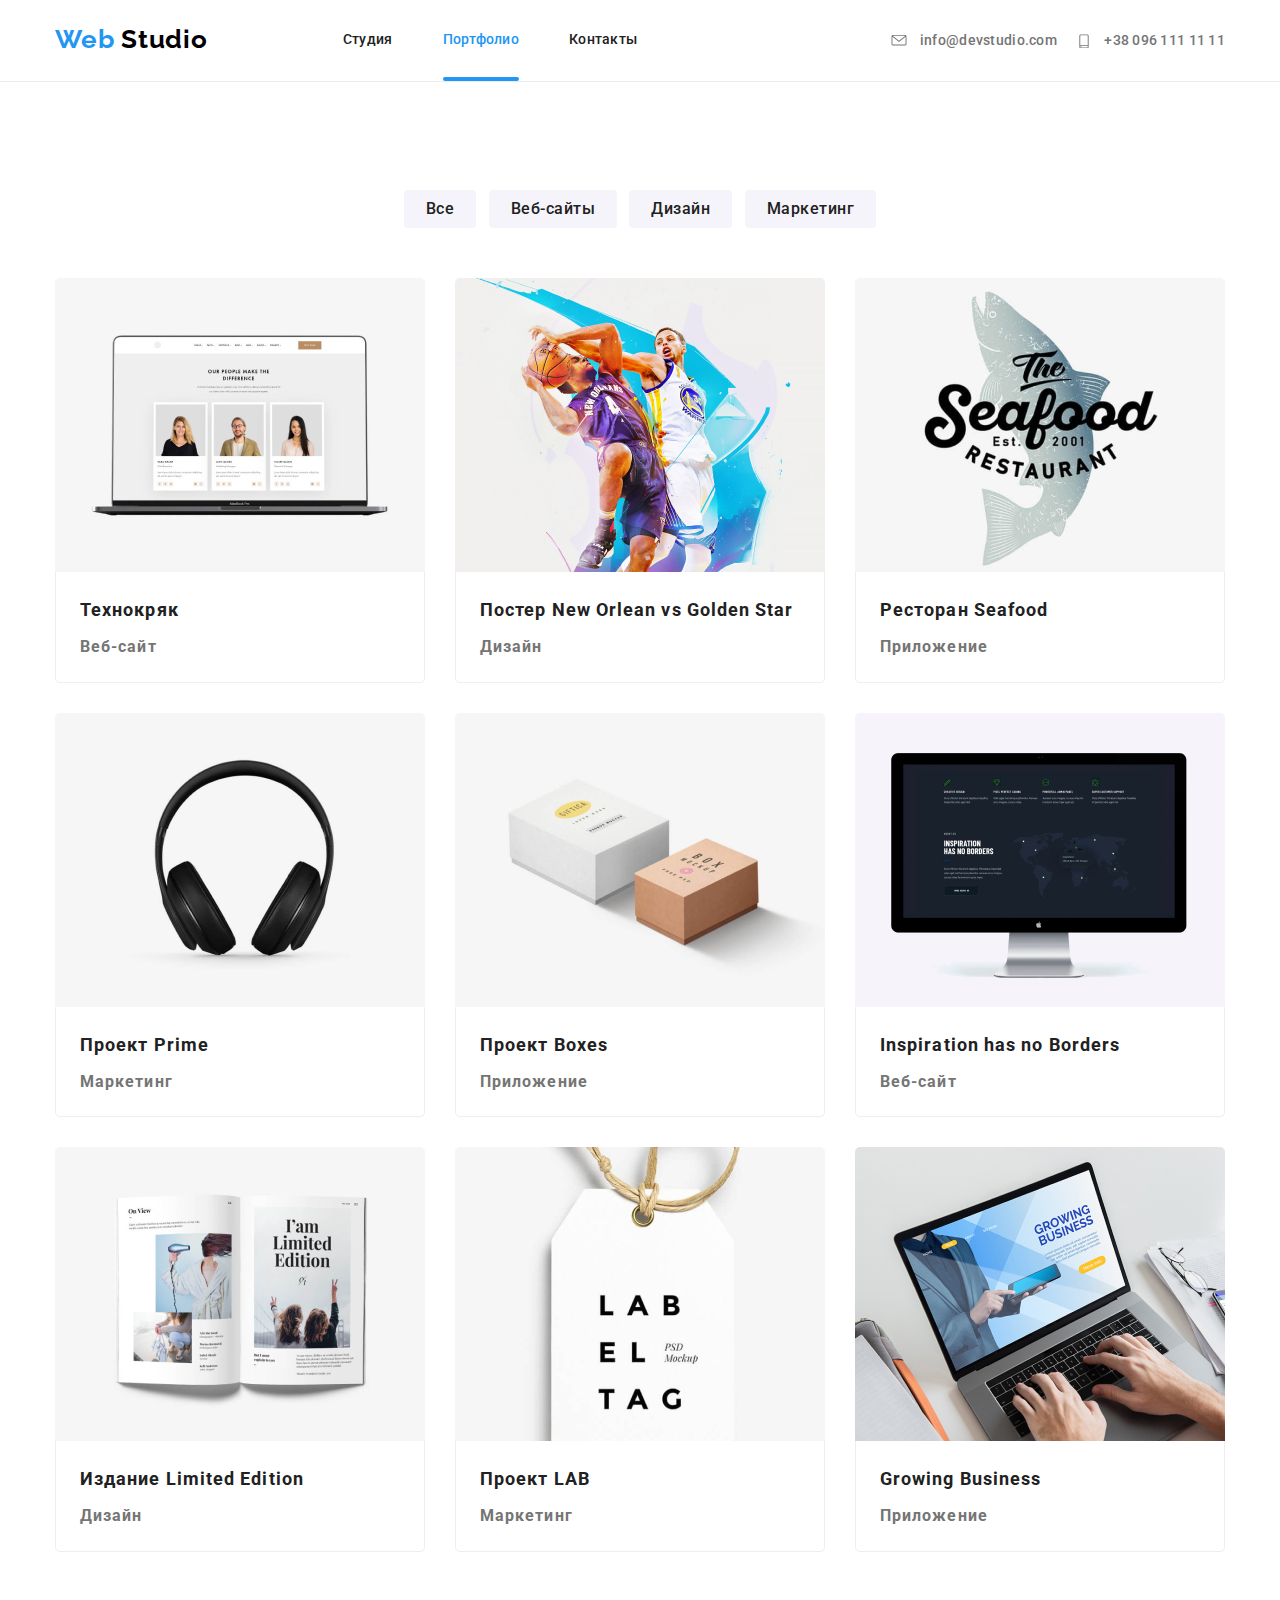
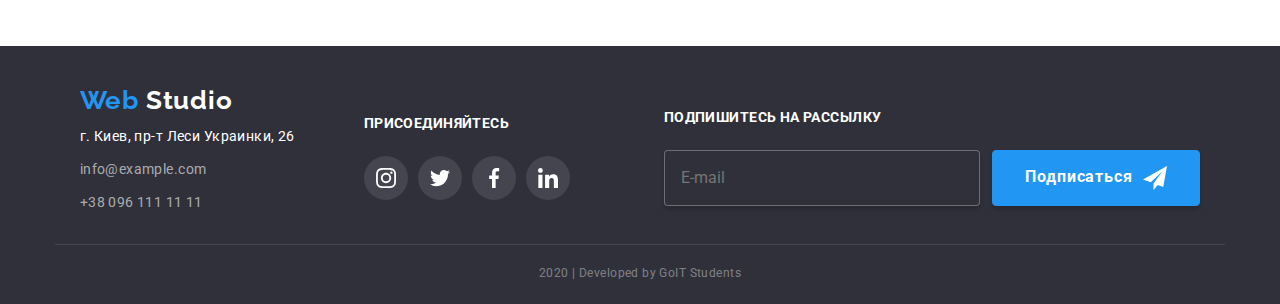
==== commit 475e0b96: "filters are with hover" ====
--- a/portfolio.html
+++ b/portfolio.html
@@ -296,7 +296,7 @@
                     <input class="footer-input" type="email" name="email" placeholder="E-mail">
                 </label>
                 
-                <button type="submit" class="button button-primary">Подписаться
+                <button type="submit" class="button-primary">Подписаться
                     <svg class="icon-send">
                         <use href=./images/sprite.svg#icon-icon_send></use> 
                     </svg>
--- a/css/portfolio.min.css
+++ b/css/portfolio.min.css
@@ -3,5 +3,5 @@
  Consolas,  'Liberation Mono',  Menlo,- monospace;font-size:1em}small{font-size:80%}sub,sup{font-size:75%;line-height:0;position:relative;vertical-align:baseline}sub{bottom:-0.25em}sup{top:-0.5em}button,input,optgroup,select,textarea{font-family:inherit;font-size:100%;line-height:1.15;margin:0}button,select{text-transform:none}button,[type='button'],[type='reset'],[type='submit']{-webkit-appearance:button}button::-moz-focus-inner,[type='button']::-moz-focus-inner,[type='reset']::-moz-focus-inner,[type='submit']::-moz-focus-inner{border-style:none;padding:0}button:-moz-focusring,[type='button']:-moz-focusring,[type='reset']:-moz-focusring,[type='submit']:-moz-focusring{outline:1px dotted ButtonText}legend{padding:0}progress{vertical-align:baseline}[type='number']::-webkit-inner-spin-button,[type='number']::-webkit-outer-spin-button{height:auto}[type='search']{-webkit-appearance:textfield;outline-offset:-2px}[type='search']::-webkit-search-decoration{-webkit-appearance:none}::-webkit-file-upload-button{-webkit-appearance:button;font:inherit}summary{display:list-item}.button-primary{font-size:16px;display:inline-block}.portfolio .container{padding-top:94px;padding-bottom:94px}.features .is-hidden,.portfolio .is-hidden{display:none}.page{padding-top:80px;color:#212121;font-family:"Roboto",sans-serif;font-weight:400;font-size:14px;line-height:1.7;letter-spacing:.03em}.container{margin:0 auto;padding:0 15px;width:1200px}.list{list-style:none;padding:0;margin:0}a:hover,button:hover{cursor:pointer}img{display:block;margin:0;max-width:100%;height:auto}.portfolio .container{color:#212121;font-size:16px}.header{position:fixed;width:100%;background-color:#fff;top:0;z-index:2;border-bottom:1px solid #ECECEC}.header .container{display:-webkit-box;display:-ms-flexbox;display:flex;-webkit-box-align:center;-ms-flex-align:center;align-items:center;-webkit-box-pack:center;-ms-flex-pack:center;justify-content:center;font-weight:500;line-height:1.14;letter-spacing:0.02em}.menu,.contact{display:-webkit-box;display:-ms-flexbox;display:flex;margin-left:auto}.menu-item+.menu-item{margin-left:50px}.menu-item:first-child{margin-right:85px;padding-top:24px;padding-bottom:25px}.menu-link{position:relative;display:block;padding-top:32px;padding-bottom:33px;color:#212121;text-decoration:none;-webkit-animation-name:color;animation-name:color;-webkit-animation-duration:250ms;animation-duration:250ms;-webkit-animation-timing-function:cubic-bezier(0.4, 0, 0.2, 1);animation-timing-function:cubic-bezier(0.4, 0, 0.2, 1)}.menu-link:hover,.menu-link:focus{color:#2196F3}.menu-link::after,.active::after{position:absolute;left:0;bottom:0;content:"";display:inline-block;width:100%;height:4px;background-color:#2196F3;border-radius:2px;-webkit-transform:scaleX(0);transform:scaleX(0)}.menu-link::after{-webkit-transform:scaleX(0);transform:scaleX(0);-webkit-transition:-webkit-transform 250ms cubic-bezier(0.4, 0, 0.2, 1);transition:-webkit-transform 250ms cubic-bezier(0.4, 0, 0.2, 1);transition:transform 250ms cubic-bezier(0.4, 0, 0.2, 1);transition:transform 250ms cubic-bezier(0.4, 0, 0.2, 1), -webkit-transform 250ms cubic-bezier(0.4, 0, 0.2, 1)}.menu-link:hover::after,.menu-link:focus::after{-webkit-transform:scaleX(1);transform:scaleX(1)}.active{color:#2196F3}.active::after{-webkit-transform:scaleX(1);transform:scaleX(1)}.contact-item{fill:#757575}.contact-item:not(:last-child){margin-right:20px}.contact-icon{vertical-align:bottom;margin-right:10px}.contact-link{color:#757575;padding-top:32px;padding-bottom:32px;line-height:1.14;text-decoration:none;-webkit-animation-name:color;animation-name:color;-webkit-animation-duration:250ms;animation-duration:250ms;-webkit-animation-timing-function:cubic-bezier(0.4, 0, 0.2, 1);animation-timing-function:cubic-bezier(0.4, 0, 0.2, 1);-webkit-animation-name:fill;animation-name:fill;animation-duration:250ms;animation-timing-function:cubic-bezier(0.4, 0, 0.2, 1)}.contact-link:hover,.contact-link:focus{color:#2196F3;fill:#2196F3}.logo{text-decoration:none;color:#000000;font-family:"Raleway",sans-serif;font-weight:700;font-size:26px;line-height:1.2;letter-spacing:.03em}.logo .logo-web{color:#2196F3}.logo-studio:hover,.logo-studio:focus{color:#000000}.filters-items{display:inline-block;margin:0 4px}.filters-list{text-align:center;margin-bottom:50px;padding:0}.filters-radio{display:none}.filters-radio:checked ~ .filters-label{color:#fff;background-color:#2196F3;-webkit-box-shadow:0px 2px 2px rgba(0,0,0,0.12),0px 1px 2px rgba(0,0,0,0.08),0px 3px 1px rgba(0,0,0,0.1);box-shadow:0px 2px 2px rgba(0,0,0,0.12),0px 1px 2px rgba(0,0,0,0.08),0px 3px 1px rgba(0,0,0,0.1);cursor:pointer}.filters-label{display:inline-block;border-color:transparent;padding:6px 22px;border-radius:4px;background:#F5F4FA;font-size:16px;color:#212121;background-color:#F5F4FA;font-weight:500;line-height:1.6;text-align:center;letter-spacing:0.03em;cursor:pointer;-webkit-animation-name:color;animation-name:color;-webkit-animation-duration:250ms;animation-duration:250ms;-webkit-animation-timing-function:cubic-bezier(0.4, 0, 0.2, 1);animation-timing-function:cubic-bezier(0.4, 0, 0.2, 1);-webkit-animation-name:background-color;animation-name:background-color;animation-duration:250ms;animation-timing-function:cubic-bezier(0.4, 0, 0.2, 1)}.works{display:-webkit-box;display:-ms-flexbox;display:flex;-ms-flex-wrap:wrap;flex-wrap:wrap}.works-item{width:370px;margin-right:30px;margin-bottom:30px;border-top-left-radius:5px;border-top-right-radius:5px;overflow:hidden;font-weight:700;font-size:18px;line-height:2;letter-spacing:0.06em}.works-item:nth-child(3n){margin-right:0}.works-item:nth-last-child(-n+3){margin-bottom:0}.works-link{text-decoration:none}.works-link:hover .works-overlay,.works-link:focus .works-overlay{opacity:1;-webkit-transform:translateY(0);transform:translateY(0)}.works-link:hover,.works-link:focus{-webkit-box-shadow:1px 4px 6px rgba(0,0,0,0.16),0px 4px 4px rgba(0,0,0,0.06),0px 1px 1px rgba(0,0,0,0.12);box-shadow:1px 4px 6px rgba(0,0,0,0.16),0px 4px 4px rgba(0,0,0,0.06),0px 1px 1px rgba(0,0,0,0.12)}.works-image{display:block;max-width:100%;height:auto}.works .list{display:block}.works-content{padding:20px 24px;border-bottom:1px solid #EEEEEE;border-right:1px solid #EEEEEE;border-left:1px solid #EEEEEE;border-bottom-right-radius:5px;border-bottom-left-radius:5px;-webkit-box-sizing:border-box;box-sizing:border-box;background:#fff;font-size:inherit}.works-title{margin-bottom:4px;margin-top:0;font-weight:700;font-size:inherit;color:#212121;line-height:2;letter-spacing:0.06em}.works-type{margin-bottom:0;margin-top:0;font-size:16px;line-height:1.87;color:#757575}.works-thumb{position:relative;overflow:hidden}.works-overlay{position:absolute;top:0;left:0;width:100%;height:100%;background:rgba(33,150,243,0.9);opacity:0;-webkit-transform:translateY(100%);transform:translateY(100%);-webkit-transition:opacity 250ms cubic-bezier(0.4, 0, 0.2, 1),-webkit-transform 250ms cubic-bezier(0.4, 0, 0.2, 1);transition:opacity 250ms cubic-bezier(0.4, 0, 0.2, 1),-webkit-transform 250ms cubic-bezier(0.4, 0, 0.2, 1);transition:transform 250ms cubic-bezier(0.4, 0, 0.2, 1),opacity 250ms cubic-bezier(0.4, 0, 0.2, 1);transition:transform 250ms cubic-bezier(0.4, 0, 0.2, 1),opacity 250ms cubic-bezier(0.4, 0, 0.2, 1),-webkit-transform 250ms cubic-bezier(0.4, 0, 0.2, 1)}.works-description{position:absolute;bottom:0;left:0;display:inline-block;padding:63px 24px;margin:0;height:100%;line-height:1.55;color:#fff}.button-primary{border:1px solid #2196F3;padding:10px 32px;color:#fff;background-color:#2196F3;-webkit-box-shadow:0px 4px 4px rgba(0,0,0,0.15);box-shadow:0px 4px 4px rgba(0,0,0,0.15);border-radius:4px;font-weight:700;font-size:16px;line-height:1.8;letter-spacing:0.06em;-webkit-transition:color 250ms cubic-bezier(0.4, 0, 0.2, 1),border-color 250ms cubic-bezier(0.4, 0, 0.2, 1),background-color 250ms cubic-bezier(0.4, 0, 0.2, 1);transition:color 250ms cubic-bezier(0.4, 0, 0.2, 1),border-color 250ms cubic-bezier(0.4, 0, 0.2, 1),background-color 250ms cubic-bezier(0.4, 0, 0.2, 1)}.button-primary:hover,.button-primary:focus{color:#212121;border-color:#F5F4FA;background-color:#F5F4FA}.social{display:-webkit-box;display:-ms-flexbox;display:flex;-webkit-box-align:center;-ms-flex-align:center;align-items:center;-webkit-box-pack:center;-ms-flex-pack:center;justify-content:center;padding:0px}.social .list:not(:last-child){margin-right:10px}.social-link{display:-webkit-inline-box;display:-ms-inline-flexbox;display:inline-flex;-webkit-box-align:center;-ms-flex-align:center;align-items:center;-webkit-box-pack:center;-ms-flex-pack:center;justify-content:center;padding:0;border-radius:50%;width:44px;height:44px;text-decoration:none;border:none;background:rgba(255,255,255,0.1);-webkit-animation-name:fill;animation-name:fill;-webkit-animation-duration:250ms;animation-duration:250ms;-webkit-animation-timing-function:cubic-bezier(0.4, 0, 0.2, 1);animation-timing-function:cubic-bezier(0.4, 0, 0.2, 1);-webkit-animation-name:background-color;animation-name:background-color;animation-duration:250ms;animation-timing-function:cubic-bezier(0.4, 0, 0.2, 1)}.social-link:hover,.social-link:focus{background-color:#2196F3}.social-icon{width:20px;height:20px;fill:#AFB1B8}.social-link:hover .social-icon,.social-link:focus .social-icon{fill:#fff}.footer{background-color:#2F303A;width:100%}.footer-content{display:-webkit-box;display:-ms-flexbox;display:flex;-webkit-box-pack:justify;-ms-flex-pack:justify;justify-content:space-between;-webkit-box-align:baseline;-ms-flex-align:baseline;align-items:baseline;padding-bottom:29px}.footer-list{padding-top:51px;list-style:none}.footer-list-list:not(:last-child){margin-right:94px}.footer-list .button-primary{display:-webkit-inline-box;display:-ms-inline-flexbox;display:inline-flex;-webkit-box-align:center;-ms-flex-align:center;align-items:center}.footer-list .button-primary:hover .icon-send{fill:#2196F3}.footer-subtitle{display:block;margin-bottom:20px;font-weight:700;text-transform:uppercase;color:#fff}.footer .social{margin:0px}.footer .social-icon{fill:#fff}.footer-subscription{display:-webkit-box;display:-ms-flexbox;display:flex}.footer-label{margin-right:12px;font-size:16px;line-height:1.25;letter-spacing:0.03em;color:rgba(255,255,255,0.6)}.footer-input{padding:18px 95px 18px 16px;border:1px solid rgba(255,255,255,0.3);-webkit-box-shadow:0px 4px 4px rgba(0,0,0,0.15);box-shadow:0px 4px 4px rgba(0,0,0,0.15);border-radius:4px;background-color:#2F303A;color:#F5F4FA}.footer-copyright{display:block;margin-top:0;margin-bottom:0;padding-top:16px;padding-bottom:19px;font-size:12px;line-height:2;text-align:center;color:rgba(255,255,255,0.4);border-top:1px solid rgba(255,255,255,0.1)}.footer-content .footer-info{padding-top:39px}.footer-content .footer-info .logo-studio{color:#fff}.address-list{display:inline-block;margin-top:8px;margin-right:69px;padding:0;font-style:normal;color:#fff}.address-list:not(:last-child){margin-right:94px}.address-link{color:rgba(255,255,255,0.6);text-decoration:none}.address-item:not(:last-child){margin-bottom:9px}.icon-send{fill:#fff;width:24px;height:24px;margin-left:10px;-webkit-animation-name:fill;animation-name:fill;-webkit-animation-duration:250ms;animation-duration:250ms;-webkit-animation-timing-function:cubic-bezier(0.4, 0, 0.2, 1);animation-timing-function:cubic-bezier(0.4, 0, 0.2, 1)}
+ monospace;font-size:1em}small{font-size:80%}sub,sup{font-size:75%;line-height:0;position:relative;vertical-align:baseline}sub{bottom:-0.25em}sup{top:-0.5em}button,input,optgroup,select,textarea{font-family:inherit;font-size:100%;line-height:1.15;margin:0}button,select{text-transform:none}button,[type='button'],[type='reset'],[type='submit']{-webkit-appearance:button}button::-moz-focus-inner,[type='button']::-moz-focus-inner,[type='reset']::-moz-focus-inner,[type='submit']::-moz-focus-inner{border-style:none;padding:0}button:-moz-focusring,[type='button']:-moz-focusring,[type='reset']:-moz-focusring,[type='submit']:-moz-focusring{outline:1px dotted ButtonText}legend{padding:0}progress{vertical-align:baseline}[type='number']::-webkit-inner-spin-button,[type='number']::-webkit-outer-spin-button{height:auto}[type='search']{-webkit-appearance:textfield;outline-offset:-2px}[type='search']::-webkit-search-decoration{-webkit-appearance:none}::-webkit-file-upload-button{-webkit-appearance:button;font:inherit}summary{display:list-item}.button-primary{font-size:16px;display:inline-block}.portfolio .container{padding-top:94px;padding-bottom:94px}.features .is-hidden,.portfolio .is-hidden{display:none}.page{padding-top:80px;color:#212121;font-family:"Roboto",sans-serif;font-weight:400;font-size:14px;line-height:1.7;letter-spacing:.03em}.container{margin:0 auto;padding:0 15px;width:1200px}.list{list-style:none;padding:0;margin:0}a:hover,button:hover{cursor:pointer}img{display:block;margin:0;max-width:100%;height:auto}.portfolio .container{color:#212121;font-size:16px}.header{position:fixed;width:100%;background-color:#fff;top:0;z-index:2;border-bottom:1px solid #ECECEC}.header .container{display:-webkit-box;display:-ms-flexbox;display:flex;-webkit-box-align:center;-ms-flex-align:center;align-items:center;-webkit-box-pack:center;-ms-flex-pack:center;justify-content:center;font-weight:500;line-height:1.14;letter-spacing:0.02em}.menu,.contact{display:-webkit-box;display:-ms-flexbox;display:flex;margin-left:auto}.menu-item+.menu-item{margin-left:50px}.menu-item:first-child{margin-right:85px;padding-top:24px;padding-bottom:25px}.menu-link{position:relative;display:block;padding-top:32px;padding-bottom:33px;color:#212121;text-decoration:none;-webkit-animation-name:color;animation-name:color;-webkit-animation-duration:250ms;animation-duration:250ms;-webkit-animation-timing-function:cubic-bezier(0.4, 0, 0.2, 1);animation-timing-function:cubic-bezier(0.4, 0, 0.2, 1)}.menu-link:hover,.menu-link:focus{color:#2196F3}.menu-link::after,.active::after{position:absolute;left:0;bottom:0;content:"";display:inline-block;width:100%;height:4px;background-color:#2196F3;border-radius:2px;-webkit-transform:scaleX(0);transform:scaleX(0)}.menu-link::after{-webkit-transform:scaleX(0);transform:scaleX(0);-webkit-transition:-webkit-transform 250ms cubic-bezier(0.4, 0, 0.2, 1);transition:-webkit-transform 250ms cubic-bezier(0.4, 0, 0.2, 1);transition:transform 250ms cubic-bezier(0.4, 0, 0.2, 1);transition:transform 250ms cubic-bezier(0.4, 0, 0.2, 1), -webkit-transform 250ms cubic-bezier(0.4, 0, 0.2, 1)}.menu-link:hover::after,.menu-link:focus::after{-webkit-transform:scaleX(1);transform:scaleX(1)}.active{color:#2196F3}.active::after{-webkit-transform:scaleX(1);transform:scaleX(1)}.contact-item{fill:#757575}.contact-item:not(:last-child){margin-right:20px}.contact-icon{vertical-align:bottom;margin-right:10px}.contact-link{color:#757575;padding-top:32px;padding-bottom:32px;line-height:1.14;text-decoration:none;-webkit-animation-name:color;animation-name:color;-webkit-animation-duration:250ms;animation-duration:250ms;-webkit-animation-timing-function:cubic-bezier(0.4, 0, 0.2, 1);animation-timing-function:cubic-bezier(0.4, 0, 0.2, 1);-webkit-animation-name:fill;animation-name:fill;animation-duration:250ms;animation-timing-function:cubic-bezier(0.4, 0, 0.2, 1)}.contact-link:hover,.contact-link:focus{color:#2196F3;fill:#2196F3}.logo{text-decoration:none;color:#000000;font-family:"Raleway",sans-serif;font-weight:700;font-size:26px;line-height:1.2;letter-spacing:.03em}.logo .logo-web{color:#2196F3}.logo-studio:hover,.logo-studio:focus{color:#000000}.filters-items{display:inline-block;margin:0 4px}.filters-list{text-align:center;margin-bottom:50px;padding:0}.filters-radio{display:none}.filters-radio:checked ~ .filters-label{color:#fff;background-color:#2196F3;-webkit-box-shadow:0px 2px 2px rgba(0,0,0,0.12),0px 1px 2px rgba(0,0,0,0.08),0px 3px 1px rgba(0,0,0,0.1);box-shadow:0px 2px 2px rgba(0,0,0,0.12),0px 1px 2px rgba(0,0,0,0.08),0px 3px 1px rgba(0,0,0,0.1)}.filters-label{display:inline-block;border-color:transparent;padding:6px 22px;border-radius:4px;color:#212121;background-color:#F5F4FA;font-size:16px;font-weight:500;line-height:1.6;text-align:center;letter-spacing:0.03em;-webkit-animation-name:color,background-color;animation-name:color,background-color;-webkit-animation-duration:250ms;animation-duration:250ms;-webkit-animation-timing-function:cubic-bezier(0.4, 0, 0.2, 1);animation-timing-function:cubic-bezier(0.4, 0, 0.2, 1)}.filters-label:hover{color:#fff;background-color:#2196F3;-webkit-box-shadow:0px 2px 2px rgba(0,0,0,0.12),0px 1px 2px rgba(0,0,0,0.08),0px 3px 1px rgba(0,0,0,0.1);box-shadow:0px 2px 2px rgba(0,0,0,0.12),0px 1px 2px rgba(0,0,0,0.08),0px 3px 1px rgba(0,0,0,0.1);cursor:pointer}.works{display:-webkit-box;display:-ms-flexbox;display:flex;-ms-flex-wrap:wrap;flex-wrap:wrap}.works-item{width:370px;margin-right:30px;margin-bottom:30px;border-top-left-radius:5px;border-top-right-radius:5px;overflow:hidden;font-weight:700;font-size:18px;line-height:2;letter-spacing:0.06em}.works-item:nth-child(3n){margin-right:0}.works-item:nth-last-child(-n+3){margin-bottom:0}.works-link{text-decoration:none}.works-link:hover .works-overlay,.works-link:focus .works-overlay{opacity:1;-webkit-transform:translateY(0);transform:translateY(0)}.works-link:hover,.works-link:focus{-webkit-box-shadow:1px 4px 6px rgba(0,0,0,0.16),0px 4px 4px rgba(0,0,0,0.06),0px 1px 1px rgba(0,0,0,0.12);box-shadow:1px 4px 6px rgba(0,0,0,0.16),0px 4px 4px rgba(0,0,0,0.06),0px 1px 1px rgba(0,0,0,0.12)}.works-image{display:block;max-width:100%;height:auto}.works .list{display:block}.works-content{padding:20px 24px;border-bottom:1px solid #EEEEEE;border-right:1px solid #EEEEEE;border-left:1px solid #EEEEEE;border-bottom-right-radius:5px;border-bottom-left-radius:5px;-webkit-box-sizing:border-box;box-sizing:border-box;background:#fff;font-size:inherit}.works-title{margin-bottom:4px;margin-top:0;font-weight:700;font-size:inherit;color:#212121;line-height:2;letter-spacing:0.06em}.works-type{margin-bottom:0;margin-top:0;font-size:16px;line-height:1.87;color:#757575}.works-thumb{position:relative;overflow:hidden}.works-overlay{position:absolute;top:0;left:0;width:100%;height:100%;background:rgba(33,150,243,0.9);opacity:0;-webkit-transform:translateY(100%);transform:translateY(100%);-webkit-transition:opacity 250ms cubic-bezier(0.4, 0, 0.2, 1),-webkit-transform 250ms cubic-bezier(0.4, 0, 0.2, 1);transition:opacity 250ms cubic-bezier(0.4, 0, 0.2, 1),-webkit-transform 250ms cubic-bezier(0.4, 0, 0.2, 1);transition:transform 250ms cubic-bezier(0.4, 0, 0.2, 1),opacity 250ms cubic-bezier(0.4, 0, 0.2, 1);transition:transform 250ms cubic-bezier(0.4, 0, 0.2, 1),opacity 250ms cubic-bezier(0.4, 0, 0.2, 1),-webkit-transform 250ms cubic-bezier(0.4, 0, 0.2, 1)}.works-description{position:absolute;bottom:0;left:0;display:inline-block;padding:63px 24px;margin:0;height:100%;line-height:1.55;color:#fff}.button-primary{border:1px solid #2196F3;padding:10px 32px;color:#fff;background-color:#2196F3;-webkit-box-shadow:0px 4px 4px rgba(0,0,0,0.15);box-shadow:0px 4px 4px rgba(0,0,0,0.15);border-radius:4px;font-weight:700;font-size:16px;line-height:1.8;letter-spacing:0.06em;-webkit-transition:color 250ms cubic-bezier(0.4, 0, 0.2, 1),border-color 250ms cubic-bezier(0.4, 0, 0.2, 1),background-color 250ms cubic-bezier(0.4, 0, 0.2, 1);transition:color 250ms cubic-bezier(0.4, 0, 0.2, 1),border-color 250ms cubic-bezier(0.4, 0, 0.2, 1),background-color 250ms cubic-bezier(0.4, 0, 0.2, 1)}.button-primary:hover,.button-primary:focus{color:#212121;border-color:#F5F4FA;background-color:#F5F4FA}.social{display:-webkit-box;display:-ms-flexbox;display:flex;-webkit-box-align:center;-ms-flex-align:center;align-items:center;-webkit-box-pack:center;-ms-flex-pack:center;justify-content:center;padding:0px}.social .list:not(:last-child){margin-right:10px}.social-link{display:-webkit-inline-box;display:-ms-inline-flexbox;display:inline-flex;-webkit-box-align:center;-ms-flex-align:center;align-items:center;-webkit-box-pack:center;-ms-flex-pack:center;justify-content:center;padding:0;border-radius:50%;width:44px;height:44px;text-decoration:none;border:none;background:rgba(255,255,255,0.1)}.social-link:hover,.social-link:focus{background-color:#2196F3}.social-icon{width:20px;height:20px;fill:#AFB1B8}.social-link:hover .social-icon,.social-link:focus .social-icon{fill:#fff}.footer{background-color:#2F303A;width:100%}.footer-content{display:-webkit-box;display:-ms-flexbox;display:flex;-webkit-box-align:center;-ms-flex-align:center;align-items:center;-webkit-box-pack:center;-ms-flex-pack:center;justify-content:center;padding-bottom:29px}.footer-content .footer-info{padding-top:39px}.footer-list{padding-top:51px;list-style:none}.footer-list:not(:last-child){margin-right:94px}.footer-list .button-primary{display:-webkit-inline-box;display:-ms-inline-flexbox;display:inline-flex;-webkit-box-align:center;-ms-flex-align:center;align-items:center}.footer-list .button-primary:hover .icon-send{fill:#2196F3}.footer-subtitle{display:block;margin-bottom:20px;font-weight:700;text-transform:uppercase;color:#fff}.footer .social{margin:0}.footer .social-icon{fill:#fff}.footer-subscription{display:-webkit-box;display:-ms-flexbox;display:flex}.footer-label{margin-right:12px;font-size:16px;line-height:1.25;letter-spacing:0.03em;color:rgba(255,255,255,0.6)}.footer-input{padding:18px 95px 18px 16px;border:1px solid rgba(255,255,255,0.3);-webkit-box-shadow:0px 4px 4px rgba(0,0,0,0.15);box-shadow:0px 4px 4px rgba(0,0,0,0.15);border-radius:4px;background-color:#2F303A;color:#F5F4FA}.footer-copyright{display:block;margin-top:0;margin-bottom:0;padding-top:16px;padding-bottom:19px;font-size:12px;line-height:2;text-align:center;color:rgba(255,255,255,0.4);border-top:1px solid rgba(255,255,255,0.1)}.footer-info .logo-studio{color:#fff}.address-list{display:inline-block;margin-top:8px;margin-right:69px;padding:0;font-style:normal;color:#fff}.address-list:not(:last-child){margin-right:94px}.address-link{color:rgba(255,255,255,0.6);text-decoration:none}.address-item:not(:last-child){margin-bottom:9px}.icon-send{fill:#fff;width:24px;height:24px;margin-left:10px;-webkit-animation-name:fill;animation-name:fill;-webkit-animation-duration:250ms;animation-duration:250ms;-webkit-animation-timing-function:cubic-bezier(0.4, 0, 0.2, 1);animation-timing-function:cubic-bezier(0.4, 0, 0.2, 1)}
 /*# sourceMappingURL=portfolio.min.css.map */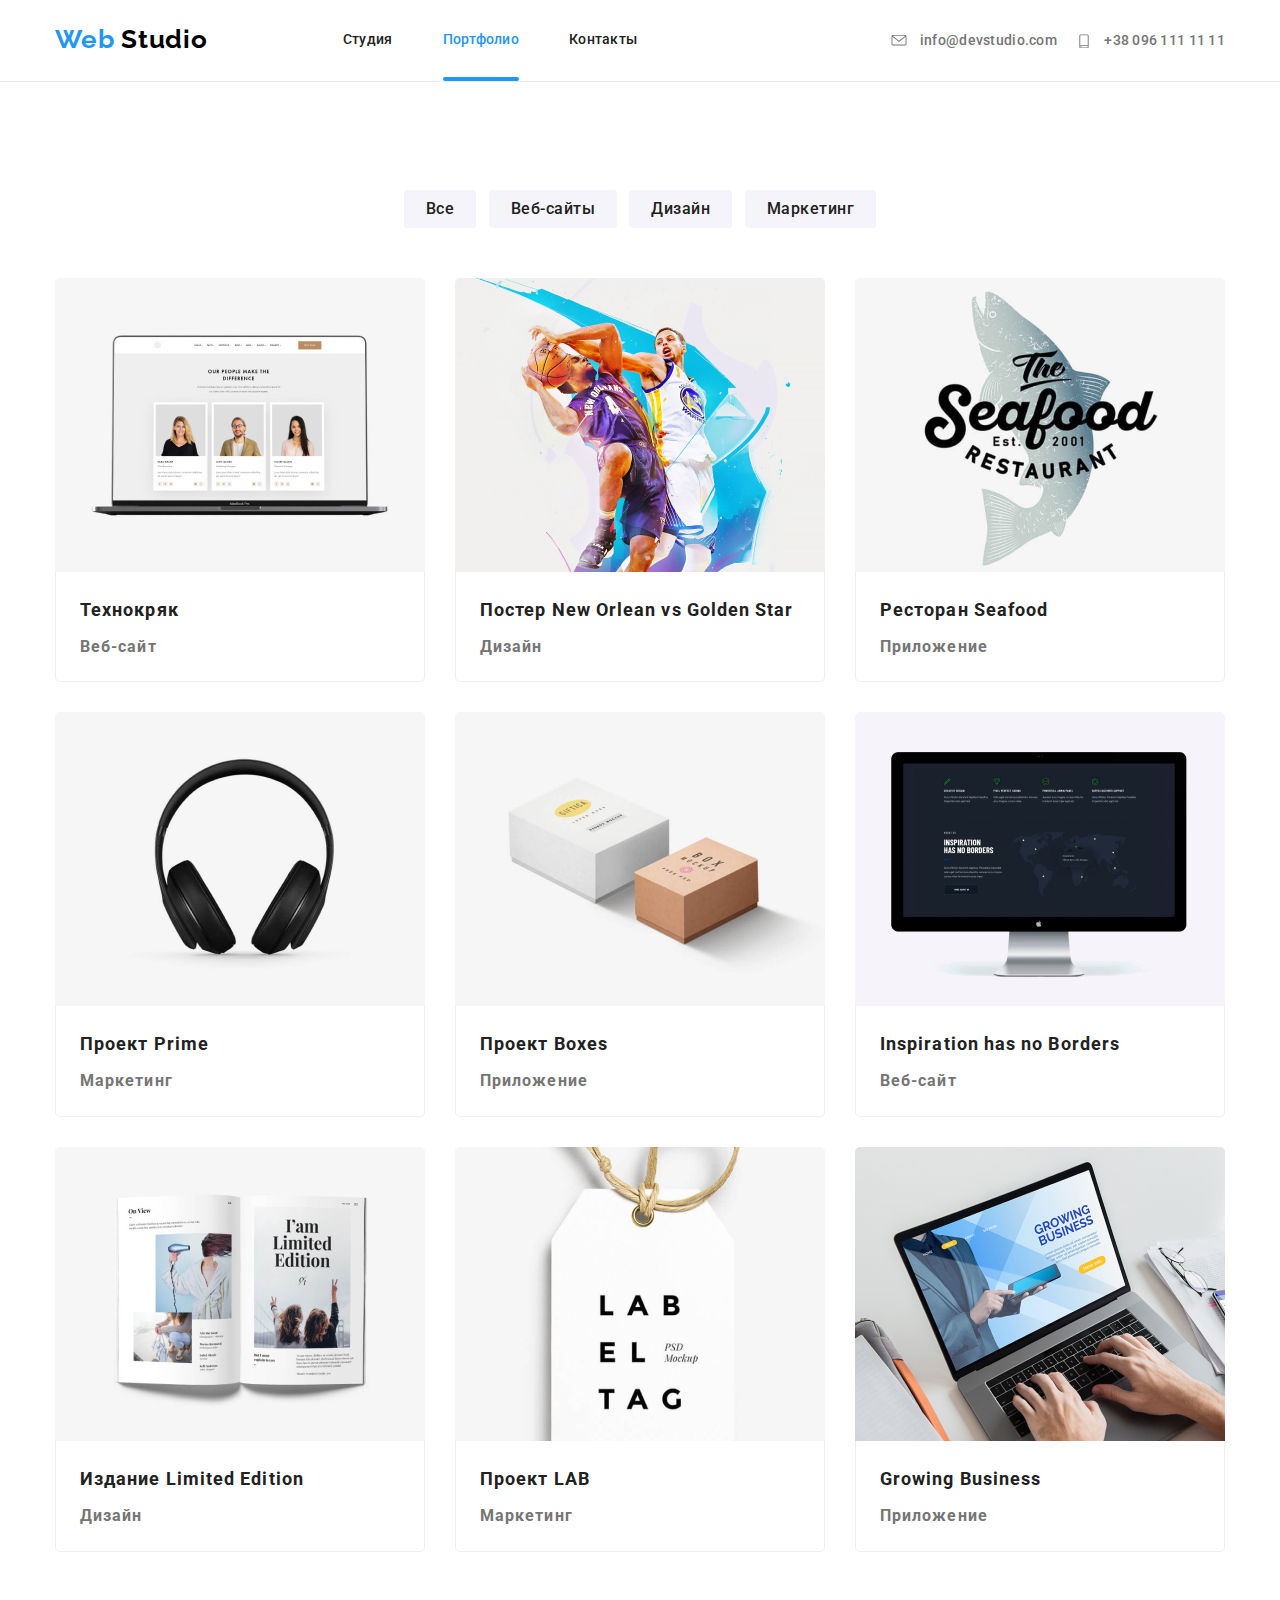
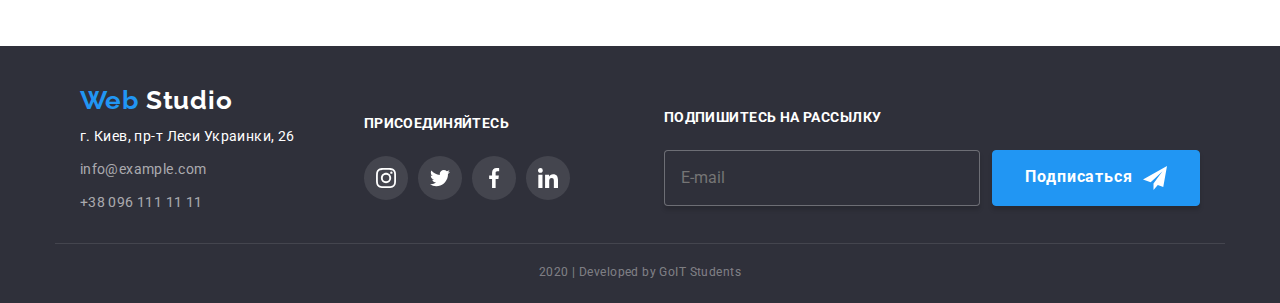
==== commit 1f6420aa: "animations with gliding text over pictures" ====
--- a/portfolio.html
+++ b/portfolio.html
@@ -94,7 +94,7 @@
                 <li class="works-item">
                 <a  class="works-link" href="#">
                     <div class="works-thumb">
-                        <img class="works-image" src="./images/технокряк.jpg" alt="three people">
+                        <img src="./images/технокряк.jpg" alt="three people">
                         <div class="works-overlay">
                             <p class="works-description">Технокряк это современная площадка распространения коронавируса. Компании используют эту платформу для цифрового шпионажа и атак на защищённые сервера конкурентов.</p>
                         </div>
@@ -110,7 +110,7 @@
               <li class="works-item">
                <a class="works-link" href="#" >
                 <div class="works-thumb">
-                   <img class="works-image" src="./images/постер.jpg" alt="people who are playing basketball">
+                   <img src="./images/постер.jpg" alt="people who are playing basketball">
                         <div class="works-overlay">
                         <p class="works-description">Технокряк это современная площадка распространения коронавируса. Компании используют эту платформу для цифрового шпионажа и атак на защищённые сервера конкурентов.</p>
                         </div>
@@ -126,7 +126,7 @@
             <li class="works-item">
                 <a class="works-link" href="#" >
                     <div class="works-thumb">
-                        <img class="works-image" src="./images/ресторан.jpg" alt="seafood restaurant">
+                        <img src="./images/ресторан.jpg" alt="seafood restaurant">
                         <div class="works-overlay">
                             <p class="works-description">Технокряк это современная площадка распространения коронавируса. Компании используют эту платформу для цифрового шпионажа и атак на защищённые сервера конкурентов.</p>
                         </div>
@@ -142,7 +142,7 @@
             <li class="works-item">
                <a class="works-link" href="#" >
                     <div class="works-thumb">
-                         <img class="works-image" src="./images/Prime.jpg" alt="headphones">
+                         <img src="./images/Prime.jpg" alt="headphones">
                             <div class="works-overlay">
                                 <p class="works-description">Технокряк это современная площадка распространения коронавируса. Компании используют эту платформу для цифрового шпионажа и атак на защищённые сервера конкурентов.</p>
                             </div>
@@ -157,7 +157,7 @@
             <li class="works-item">
                 <a class="works-link" href="#" >
                     <div class="works-thumb">
-                        <img class="works-image" src="./images/box.jpg" alt="two boxes">
+                        <img src="./images/box.jpg" alt="two boxes">
                             <div class="works-overlay">
                                 <p class="works-description">Технокряк это современная площадка распространения коронавируса. Компании используют эту платформу для цифрового шпионажа и атак на защищённые сервера конкурентов.</p>
                             </div>
@@ -172,7 +172,7 @@
             <li class="works-item">
                 <a class="works-link" href="#" >
                     <div class="works-thumb">
-                        <img class="works-image" src="./images/no_borders.jpg" alt="monitor with the world map">
+                        <img src="./images/no_borders.jpg" alt="monitor with the world map">
                             <div class="works-overlay">
                                 <p class="works-description">Технокряк это современная площадка распространения коронавируса. Компании используют эту платформу для цифрового шпионажа и атак на защищённые сервера конкурентов.</p>
                             </div>
@@ -187,7 +187,7 @@
             <li class="works-item">
                 <a class="works-link" href="#" >
                     <div class="works-thumb">
-                        <img class="works-image" src="./images/limited_edition.jpg" alt="a magazin">
+                        <img src="./images/limited_edition.jpg" alt="a magazin">
                             <div class="works-overlay">
                                 <p class="works-description">Технокряк это современная площадка распространения коронавируса. Компании используют эту платформу для цифрового шпионажа и атак на защищённые сервера конкурентов.</p>
                             </div>
@@ -202,7 +202,7 @@
             <li class="works-item">
                 <a class="works-link" href="#" >
                     <div class="works-thumb">
-                        <img class="works-image" src="./images/lab.jpg" alt="lab label">
+                        <img src="./images/lab.jpg" alt="lab label">
                             <div class="works-overlay">
                                 <p class="works-description">Технокряк это современная площадка распространения коронавируса. Компании используют эту платформу для цифрового шпионажа и атак на защищённые сервера конкурентов.</p>
                             </div>
@@ -217,7 +217,7 @@
             <li class="works-item">
                 <a class="works-link" href="#" >
                     <div class="works-thumb">
-                        <img class="works-image" src="./images/growing_business.jpg" alt="laptop with the picture of web-site on the monitor">
+                        <img src="./images/growing_business.jpg" alt="laptop with the picture of web-site on the monitor">
                             <div class="works-overlay">
                                 <p class="works-description">Технокряк это современная площадка распространения коронавируса. Компании используют эту платформу для цифрового шпионажа и атак на защищённые сервера конкурентов.</p>
                             </div>
--- a/css/styles.css
+++ b/css/styles.css
@@ -1039,7 +1039,7 @@
 
 .works-item {
     width: 370px; 
-    /* width: calc(100%-60px) / 3; 398*/
+    /* width: calc((100% - 60px) / 3)); */
     margin-right: 30px;
     margin-bottom: 30px;
     border-top-left-radius: 5px;
--- a/css/portfolio.min.css
+++ b/css/portfolio.min.css
@@ -3,5 +3,5 @@
  Consolas,  'Liberation Mono',  Menlo,- monospace;font-size:1em}small{font-size:80%}sub,sup{font-size:75%;line-height:0;position:relative;vertical-align:baseline}sub{bottom:-0.25em}sup{top:-0.5em}button,input,optgroup,select,textarea{font-family:inherit;font-size:100%;line-height:1.15;margin:0}button,select{text-transform:none}button,[type='button'],[type='reset'],[type='submit']{-webkit-appearance:button}button::-moz-focus-inner,[type='button']::-moz-focus-inner,[type='reset']::-moz-focus-inner,[type='submit']::-moz-focus-inner{border-style:none;padding:0}button:-moz-focusring,[type='button']:-moz-focusring,[type='reset']:-moz-focusring,[type='submit']:-moz-focusring{outline:1px dotted ButtonText}legend{padding:0}progress{vertical-align:baseline}[type='number']::-webkit-inner-spin-button,[type='number']::-webkit-outer-spin-button{height:auto}[type='search']{-webkit-appearance:textfield;outline-offset:-2px}[type='search']::-webkit-search-decoration{-webkit-appearance:none}::-webkit-file-upload-button{-webkit-appearance:button;font:inherit}summary{display:list-item}.button-primary{font-size:16px;display:inline-block}.portfolio .container{padding-top:94px;padding-bottom:94px}.features .is-hidden,.portfolio .is-hidden{display:none}.page{padding-top:80px;color:#212121;font-family:"Roboto",sans-serif;font-weight:400;font-size:14px;line-height:1.7;letter-spacing:.03em}.container{margin:0 auto;padding:0 15px;width:1200px}.list{list-style:none;padding:0;margin:0}a:hover,button:hover{cursor:pointer}img{display:block;margin:0;max-width:100%;height:auto}.portfolio .container{color:#212121;font-size:16px}.header{position:fixed;width:100%;background-color:#fff;top:0;z-index:2;border-bottom:1px solid #ECECEC}.header .container{display:-webkit-box;display:-ms-flexbox;display:flex;-webkit-box-align:center;-ms-flex-align:center;align-items:center;-webkit-box-pack:center;-ms-flex-pack:center;justify-content:center;font-weight:500;line-height:1.14;letter-spacing:0.02em}.menu,.contact{display:-webkit-box;display:-ms-flexbox;display:flex;margin-left:auto}.menu-item+.menu-item{margin-left:50px}.menu-item:first-child{margin-right:85px;padding-top:24px;padding-bottom:25px}.menu-link{position:relative;display:block;padding-top:32px;padding-bottom:33px;color:#212121;text-decoration:none;-webkit-animation-name:color;animation-name:color;-webkit-animation-duration:250ms;animation-duration:250ms;-webkit-animation-timing-function:cubic-bezier(0.4, 0, 0.2, 1);animation-timing-function:cubic-bezier(0.4, 0, 0.2, 1)}.menu-link:hover,.menu-link:focus{color:#2196F3}.menu-link::after,.active::after{position:absolute;left:0;bottom:0;content:"";display:inline-block;width:100%;height:4px;background-color:#2196F3;border-radius:2px;-webkit-transform:scaleX(0);transform:scaleX(0)}.menu-link::after{-webkit-transform:scaleX(0);transform:scaleX(0);-webkit-transition:-webkit-transform 250ms cubic-bezier(0.4, 0, 0.2, 1);transition:-webkit-transform 250ms cubic-bezier(0.4, 0, 0.2, 1);transition:transform 250ms cubic-bezier(0.4, 0, 0.2, 1);transition:transform 250ms cubic-bezier(0.4, 0, 0.2, 1), -webkit-transform 250ms cubic-bezier(0.4, 0, 0.2, 1)}.menu-link:hover::after,.menu-link:focus::after{-webkit-transform:scaleX(1);transform:scaleX(1)}.active{color:#2196F3}.active::after{-webkit-transform:scaleX(1);transform:scaleX(1)}.contact-item{fill:#757575}.contact-item:not(:last-child){margin-right:20px}.contact-icon{vertical-align:bottom;margin-right:10px}.contact-link{color:#757575;padding-top:32px;padding-bottom:32px;line-height:1.14;text-decoration:none;-webkit-animation-name:color;animation-name:color;-webkit-animation-duration:250ms;animation-duration:250ms;-webkit-animation-timing-function:cubic-bezier(0.4, 0, 0.2, 1);animation-timing-function:cubic-bezier(0.4, 0, 0.2, 1);-webkit-animation-name:fill;animation-name:fill;animation-duration:250ms;animation-timing-function:cubic-bezier(0.4, 0, 0.2, 1)}.contact-link:hover,.contact-link:focus{color:#2196F3;fill:#2196F3}.logo{text-decoration:none;color:#000000;font-family:"Raleway",sans-serif;font-weight:700;font-size:26px;line-height:1.2;letter-spacing:.03em}.logo .logo-web{color:#2196F3}.logo-studio:hover,.logo-studio:focus{color:#000000}.filters-items{display:inline-block;margin:0 4px}.filters-list{text-align:center;margin-bottom:50px;padding:0}.filters-radio{display:none}.filters-radio:checked ~ .filters-label{color:#fff;background-color:#2196F3;-webkit-box-shadow:0px 2px 2px rgba(0,0,0,0.12),0px 1px 2px rgba(0,0,0,0.08),0px 3px 1px rgba(0,0,0,0.1);box-shadow:0px 2px 2px rgba(0,0,0,0.12),0px 1px 2px rgba(0,0,0,0.08),0px 3px 1px rgba(0,0,0,0.1)}.filters-label{display:inline-block;border-color:transparent;padding:6px 22px;border-radius:4px;color:#212121;background-color:#F5F4FA;font-size:16px;font-weight:500;line-height:1.6;text-align:center;letter-spacing:0.03em;-webkit-animation-name:color,background-color;animation-name:color,background-color;-webkit-animation-duration:250ms;animation-duration:250ms;-webkit-animation-timing-function:cubic-bezier(0.4, 0, 0.2, 1);animation-timing-function:cubic-bezier(0.4, 0, 0.2, 1)}.filters-label:hover{color:#fff;background-color:#2196F3;-webkit-box-shadow:0px 2px 2px rgba(0,0,0,0.12),0px 1px 2px rgba(0,0,0,0.08),0px 3px 1px rgba(0,0,0,0.1);box-shadow:0px 2px 2px rgba(0,0,0,0.12),0px 1px 2px rgba(0,0,0,0.08),0px 3px 1px rgba(0,0,0,0.1);cursor:pointer}.works{display:-webkit-box;display:-ms-flexbox;display:flex;-ms-flex-wrap:wrap;flex-wrap:wrap}.works-item{width:370px;margin-right:30px;margin-bottom:30px;border-top-left-radius:5px;border-top-right-radius:5px;overflow:hidden;font-weight:700;font-size:18px;line-height:2;letter-spacing:0.06em}.works-item:nth-child(3n){margin-right:0}.works-item:nth-last-child(-n+3){margin-bottom:0}.works-link{text-decoration:none}.works-link:hover .works-overlay,.works-link:focus .works-overlay{opacity:1;-webkit-transform:translateY(0);transform:translateY(0)}.works-link:hover,.works-link:focus{-webkit-box-shadow:1px 4px 6px rgba(0,0,0,0.16),0px 4px 4px rgba(0,0,0,0.06),0px 1px 1px rgba(0,0,0,0.12);box-shadow:1px 4px 6px rgba(0,0,0,0.16),0px 4px 4px rgba(0,0,0,0.06),0px 1px 1px rgba(0,0,0,0.12)}.works-image{display:block;max-width:100%;height:auto}.works .list{display:block}.works-content{padding:20px 24px;border-bottom:1px solid #EEEEEE;border-right:1px solid #EEEEEE;border-left:1px solid #EEEEEE;border-bottom-right-radius:5px;border-bottom-left-radius:5px;-webkit-box-sizing:border-box;box-sizing:border-box;background:#fff;font-size:inherit}.works-title{margin-bottom:4px;margin-top:0;font-weight:700;font-size:inherit;color:#212121;line-height:2;letter-spacing:0.06em}.works-type{margin-bottom:0;margin-top:0;font-size:16px;line-height:1.87;color:#757575}.works-thumb{position:relative;overflow:hidden}.works-overlay{position:absolute;top:0;left:0;width:100%;height:100%;background:rgba(33,150,243,0.9);opacity:0;-webkit-transform:translateY(100%);transform:translateY(100%);-webkit-transition:opacity 250ms cubic-bezier(0.4, 0, 0.2, 1),-webkit-transform 250ms cubic-bezier(0.4, 0, 0.2, 1);transition:opacity 250ms cubic-bezier(0.4, 0, 0.2, 1),-webkit-transform 250ms cubic-bezier(0.4, 0, 0.2, 1);transition:transform 250ms cubic-bezier(0.4, 0, 0.2, 1),opacity 250ms cubic-bezier(0.4, 0, 0.2, 1);transition:transform 250ms cubic-bezier(0.4, 0, 0.2, 1),opacity 250ms cubic-bezier(0.4, 0, 0.2, 1),-webkit-transform 250ms cubic-bezier(0.4, 0, 0.2, 1)}.works-description{position:absolute;bottom:0;left:0;display:inline-block;padding:63px 24px;margin:0;height:100%;line-height:1.55;color:#fff}.button-primary{border:1px solid #2196F3;padding:10px 32px;color:#fff;background-color:#2196F3;-webkit-box-shadow:0px 4px 4px rgba(0,0,0,0.15);box-shadow:0px 4px 4px rgba(0,0,0,0.15);border-radius:4px;font-weight:700;font-size:16px;line-height:1.8;letter-spacing:0.06em;-webkit-transition:color 250ms cubic-bezier(0.4, 0, 0.2, 1),border-color 250ms cubic-bezier(0.4, 0, 0.2, 1),background-color 250ms cubic-bezier(0.4, 0, 0.2, 1);transition:color 250ms cubic-bezier(0.4, 0, 0.2, 1),border-color 250ms cubic-bezier(0.4, 0, 0.2, 1),background-color 250ms cubic-bezier(0.4, 0, 0.2, 1)}.button-primary:hover,.button-primary:focus{color:#212121;border-color:#F5F4FA;background-color:#F5F4FA}.social{display:-webkit-box;display:-ms-flexbox;display:flex;-webkit-box-align:center;-ms-flex-align:center;align-items:center;-webkit-box-pack:center;-ms-flex-pack:center;justify-content:center;padding:0px}.social .list:not(:last-child){margin-right:10px}.social-link{display:-webkit-inline-box;display:-ms-inline-flexbox;display:inline-flex;-webkit-box-align:center;-ms-flex-align:center;align-items:center;-webkit-box-pack:center;-ms-flex-pack:center;justify-content:center;padding:0;border-radius:50%;width:44px;height:44px;text-decoration:none;border:none;background:rgba(255,255,255,0.1)}.social-link:hover,.social-link:focus{background-color:#2196F3}.social-icon{width:20px;height:20px;fill:#AFB1B8}.social-link:hover .social-icon,.social-link:focus .social-icon{fill:#fff}.footer{background-color:#2F303A;width:100%}.footer-content{display:-webkit-box;display:-ms-flexbox;display:flex;-webkit-box-align:center;-ms-flex-align:center;align-items:center;-webkit-box-pack:center;-ms-flex-pack:center;justify-content:center;padding-bottom:29px}.footer-content .footer-info{padding-top:39px}.footer-list{padding-top:51px;list-style:none}.footer-list:not(:last-child){margin-right:94px}.footer-list .button-primary{display:-webkit-inline-box;display:-ms-inline-flexbox;display:inline-flex;-webkit-box-align:center;-ms-flex-align:center;align-items:center}.footer-list .button-primary:hover .icon-send{fill:#2196F3}.footer-subtitle{display:block;margin-bottom:20px;font-weight:700;text-transform:uppercase;color:#fff}.footer .social{margin:0}.footer .social-icon{fill:#fff}.footer-subscription{display:-webkit-box;display:-ms-flexbox;display:flex}.footer-label{margin-right:12px;font-size:16px;line-height:1.25;letter-spacing:0.03em;color:rgba(255,255,255,0.6)}.footer-input{padding:18px 95px 18px 16px;border:1px solid rgba(255,255,255,0.3);-webkit-box-shadow:0px 4px 4px rgba(0,0,0,0.15);box-shadow:0px 4px 4px rgba(0,0,0,0.15);border-radius:4px;background-color:#2F303A;color:#F5F4FA}.footer-copyright{display:block;margin-top:0;margin-bottom:0;padding-top:16px;padding-bottom:19px;font-size:12px;line-height:2;text-align:center;color:rgba(255,255,255,0.4);border-top:1px solid rgba(255,255,255,0.1)}.footer-info .logo-studio{color:#fff}.address-list{display:inline-block;margin-top:8px;margin-right:69px;padding:0;font-style:normal;color:#fff}.address-list:not(:last-child){margin-right:94px}.address-link{color:rgba(255,255,255,0.6);text-decoration:none}.address-item:not(:last-child){margin-bottom:9px}.icon-send{fill:#fff;width:24px;height:24px;margin-left:10px;-webkit-animation-name:fill;animation-name:fill;-webkit-animation-duration:250ms;animation-duration:250ms;-webkit-animation-timing-function:cubic-bezier(0.4, 0, 0.2, 1);animation-timing-function:cubic-bezier(0.4, 0, 0.2, 1)}
+ monospace;font-size:1em}small{font-size:80%}sub,sup{font-size:75%;line-height:0;position:relative;vertical-align:baseline}sub{bottom:-0.25em}sup{top:-0.5em}button,input,optgroup,select,textarea{font-family:inherit;font-size:100%;line-height:1.15;margin:0}button,select{text-transform:none}button,[type='button'],[type='reset'],[type='submit']{-webkit-appearance:button}button::-moz-focus-inner,[type='button']::-moz-focus-inner,[type='reset']::-moz-focus-inner,[type='submit']::-moz-focus-inner{border-style:none;padding:0}button:-moz-focusring,[type='button']:-moz-focusring,[type='reset']:-moz-focusring,[type='submit']:-moz-focusring{outline:1px dotted ButtonText}legend{padding:0}progress{vertical-align:baseline}[type='number']::-webkit-inner-spin-button,[type='number']::-webkit-outer-spin-button{height:auto}[type='search']{-webkit-appearance:textfield;outline-offset:-2px}[type='search']::-webkit-search-decoration{-webkit-appearance:none}::-webkit-file-upload-button{-webkit-appearance:button;font:inherit}summary{display:list-item}.button-primary{font-size:16px;display:inline-block}.portfolio .container{padding-top:94px;padding-bottom:94px}.features .is-hidden,.portfolio .is-hidden{display:none}.page{padding-top:80px;color:#212121;font-family:"Roboto",sans-serif;font-weight:400;font-size:14px;line-height:1.7;letter-spacing:.03em}.container{margin:0 auto;padding:0 15px;width:1200px}.list{list-style:none;padding:0;margin:0}a:hover,button:hover{cursor:pointer}img{display:block;margin:0;max-width:100%;height:auto}.portfolio .container{color:#212121;font-size:16px}.header{position:fixed;width:100%;background-color:#fff;top:0;z-index:2;border-bottom:1px solid #ECECEC}.header .container{display:-webkit-box;display:-ms-flexbox;display:flex;-webkit-box-align:center;-ms-flex-align:center;align-items:center;-webkit-box-pack:center;-ms-flex-pack:center;justify-content:center;font-weight:500;line-height:1.14;letter-spacing:0.02em}.menu,.contact{display:-webkit-box;display:-ms-flexbox;display:flex;margin-left:auto}.menu-item+.menu-item{margin-left:50px}.menu-item:first-child{margin-right:85px;padding-top:24px;padding-bottom:25px}.menu-link{position:relative;display:block;padding-top:32px;padding-bottom:33px;color:#212121;text-decoration:none;-webkit-animation-name:color;animation-name:color;-webkit-animation-duration:250ms;animation-duration:250ms;-webkit-animation-timing-function:cubic-bezier(0.4, 0, 0.2, 1);animation-timing-function:cubic-bezier(0.4, 0, 0.2, 1)}.menu-link:hover,.menu-link:focus{color:#2196F3}.menu-link::after,.active::after{position:absolute;left:0;bottom:0;content:"";display:inline-block;width:100%;height:4px;background-color:#2196F3;border-radius:2px;-webkit-transform:scaleX(0);transform:scaleX(0)}.menu-link:hover::after,.menu-link:focus::after{-webkit-transform:scaleX(1);transform:scaleX(1);-webkit-transition:-webkit-transform 250ms cubic-bezier(0.4, 0, 0.2, 1);transition:-webkit-transform 250ms cubic-bezier(0.4, 0, 0.2, 1);transition:transform 250ms cubic-bezier(0.4, 0, 0.2, 1);transition:transform 250ms cubic-bezier(0.4, 0, 0.2, 1), -webkit-transform 250ms cubic-bezier(0.4, 0, 0.2, 1)}.active{color:#2196F3}.active::after{-webkit-transform:scaleX(1);transform:scaleX(1)}.contact-item{fill:#757575}.contact-item:not(:last-child){margin-right:20px}.contact-icon{vertical-align:bottom;margin-right:10px}.contact-link{color:#757575;padding-top:32px;padding-bottom:32px;line-height:1.14;text-decoration:none;-webkit-animation-name:color,fill;animation-name:color,fill;-webkit-animation-duration:250ms;animation-duration:250ms;-webkit-animation-timing-function:cubic-bezier(0.4, 0, 0.2, 1);animation-timing-function:cubic-bezier(0.4, 0, 0.2, 1)}.contact-link:hover,.contact-link:focus{color:#2196F3;fill:#2196F3}.logo{text-decoration:none;color:#000000;font-family:"Raleway",sans-serif;font-weight:700;font-size:26px;line-height:1.2;letter-spacing:.03em}.logo .logo-web{color:#2196F3}.logo-studio:hover,.logo-studio:focus{color:#000000}.filters-items{display:inline-block;margin:0 4px}.filters-list{text-align:center;margin-bottom:50px;padding:0}.filters-radio{display:none}.filters-radio:checked ~ .filters-label{color:#fff;background-color:#2196F3;-webkit-box-shadow:0px 2px 2px rgba(0,0,0,0.12),0px 1px 2px rgba(0,0,0,0.08),0px 3px 1px rgba(0,0,0,0.1);box-shadow:0px 2px 2px rgba(0,0,0,0.12),0px 1px 2px rgba(0,0,0,0.08),0px 3px 1px rgba(0,0,0,0.1)}.filters-label{display:inline-block;border-color:transparent;padding:6px 22px;border-radius:4px;color:#212121;background-color:#F5F4FA;font-size:16px;font-weight:500;line-height:1.6;text-align:center;letter-spacing:0.03em;-webkit-animation-name:color,background-color;animation-name:color,background-color;-webkit-animation-duration:250ms;animation-duration:250ms;-webkit-animation-timing-function:cubic-bezier(0.4, 0, 0.2, 1);animation-timing-function:cubic-bezier(0.4, 0, 0.2, 1)}.filters-label:hover{color:#fff;background-color:#2196F3;-webkit-box-shadow:0px 2px 2px rgba(0,0,0,0.12),0px 1px 2px rgba(0,0,0,0.08),0px 3px 1px rgba(0,0,0,0.1);box-shadow:0px 2px 2px rgba(0,0,0,0.12),0px 1px 2px rgba(0,0,0,0.08),0px 3px 1px rgba(0,0,0,0.1);cursor:pointer}.works{display:-webkit-box;display:-ms-flexbox;display:flex;-ms-flex-wrap:wrap;flex-wrap:wrap}.works-item{width:calc((100% - 60px ) / 3);margin-right:30px;margin-bottom:30px;border-top-left-radius:5px;border-top-right-radius:5px;overflow:hidden;font-weight:700;font-size:18px;line-height:2;letter-spacing:0.06em}.works-item:nth-child(3n){margin-right:0}.works-item:nth-last-child(-n+3){margin-bottom:0}.works-item:hover,.works-item:focus{-webkit-box-shadow:1px 4px 6px rgba(0,0,0,0.16),0px 4px 4px rgba(0,0,0,0.06),0px 1px 1px rgba(0,0,0,0.12);box-shadow:1px 4px 6px rgba(0,0,0,0.16),0px 4px 4px rgba(0,0,0,0.06),0px 1px 1px rgba(0,0,0,0.12)}.works-link{text-decoration:none}.works-link:hover .works-overlay,.works-link:focus .works-overlay{opacity:1;-webkit-transform:translateY(0);transform:translateY(0)}.works-content{padding:20px 24px;border-bottom:1px solid #EEEEEE;border-right:1px solid #EEEEEE;border-left:1px solid #EEEEEE;border-bottom-right-radius:5px;border-bottom-left-radius:5px;-webkit-box-sizing:border-box;box-sizing:border-box;background:#fff;font-size:inherit}.works-title{margin-bottom:4px;margin-top:0;font-weight:700;font-size:inherit;color:#212121;line-height:2;letter-spacing:0.06em}.works-type{margin-bottom:0;margin-top:0;font-size:16px;line-height:1.87;color:#757575}.works-thumb{position:relative;overflow:hidden}.works-overlay{position:absolute;top:0;left:0;width:100%;height:100%;background:rgba(33,150,243,0.9);opacity:0;-webkit-transform:translateY(100%);transform:translateY(100%);-webkit-transition:opacity 250ms cubic-bezier(0.4, 0, 0.2, 1),-webkit-transform 250ms cubic-bezier(0.4, 0, 0.2, 1);transition:opacity 250ms cubic-bezier(0.4, 0, 0.2, 1),-webkit-transform 250ms cubic-bezier(0.4, 0, 0.2, 1);transition:transform 250ms cubic-bezier(0.4, 0, 0.2, 1),opacity 250ms cubic-bezier(0.4, 0, 0.2, 1);transition:transform 250ms cubic-bezier(0.4, 0, 0.2, 1),opacity 250ms cubic-bezier(0.4, 0, 0.2, 1),-webkit-transform 250ms cubic-bezier(0.4, 0, 0.2, 1)}.works-description{position:absolute;bottom:0;left:0;display:inline-block;padding:63px 24px;margin:0;height:100%;line-height:1.55;color:#fff}.works .list{display:block}.button-primary{border:1px solid #2196F3;padding:10px 32px;color:#fff;background-color:#2196F3;-webkit-box-shadow:0px 4px 4px rgba(0,0,0,0.15);box-shadow:0px 4px 4px rgba(0,0,0,0.15);border-radius:4px;font-weight:700;font-size:16px;line-height:1.8;letter-spacing:0.06em;-webkit-transition:color 250ms cubic-bezier(0.4, 0, 0.2, 1),border-color 250ms cubic-bezier(0.4, 0, 0.2, 1),background-color 250ms cubic-bezier(0.4, 0, 0.2, 1);transition:color 250ms cubic-bezier(0.4, 0, 0.2, 1),border-color 250ms cubic-bezier(0.4, 0, 0.2, 1),background-color 250ms cubic-bezier(0.4, 0, 0.2, 1)}.button-primary:hover,.button-primary:focus{color:#212121;border-color:#F5F4FA;background-color:#F5F4FA}.social{display:-webkit-box;display:-ms-flexbox;display:flex;-webkit-box-align:center;-ms-flex-align:center;align-items:center;-webkit-box-pack:center;-ms-flex-pack:center;justify-content:center;padding:0px}.social .list:not(:last-child){margin-right:10px}.social-link{display:-webkit-inline-box;display:-ms-inline-flexbox;display:inline-flex;-webkit-box-align:center;-ms-flex-align:center;align-items:center;-webkit-box-pack:center;-ms-flex-pack:center;justify-content:center;padding:0;border-radius:50%;width:44px;height:44px;text-decoration:none;border:none;background:rgba(255,255,255,0.1)}.social-link:hover,.social-link:focus{background-color:#2196F3}.social-icon{width:20px;height:20px;fill:#AFB1B8}.social-link:hover .social-icon,.social-link:focus .social-icon{fill:#fff}.footer{background-color:#2F303A;width:100%}.footer-content{display:-webkit-box;display:-ms-flexbox;display:flex;-webkit-box-align:center;-ms-flex-align:center;align-items:center;-webkit-box-pack:center;-ms-flex-pack:center;justify-content:center;padding-bottom:29px}.footer-content .footer-info{padding-top:39px}.footer-list{padding-top:51px;list-style:none}.footer-list:not(:last-child){margin-right:94px}.footer-list .button-primary{display:-webkit-inline-box;display:-ms-inline-flexbox;display:inline-flex;-webkit-box-align:center;-ms-flex-align:center;align-items:center}.footer-list .button-primary:hover .icon-send{fill:#2196F3}.footer-subtitle{display:block;margin-bottom:20px;font-weight:700;text-transform:uppercase;color:#fff}.footer .social{margin:0}.footer .social-icon{fill:#fff}.footer-subscription{display:-webkit-box;display:-ms-flexbox;display:flex}.footer-label{margin-right:12px;font-size:16px;line-height:1.25;letter-spacing:0.03em;color:rgba(255,255,255,0.6)}.footer-input{padding:18px 95px 18px 16px;border:1px solid rgba(255,255,255,0.3);-webkit-box-shadow:0px 4px 4px rgba(0,0,0,0.15);box-shadow:0px 4px 4px rgba(0,0,0,0.15);border-radius:4px;background-color:#2F303A;color:#F5F4FA}.footer-copyright{display:block;margin-top:0;margin-bottom:0;padding-top:16px;padding-bottom:19px;font-size:12px;line-height:2;text-align:center;color:rgba(255,255,255,0.4);border-top:1px solid rgba(255,255,255,0.1)}.footer-info .logo-studio{color:#fff}.address-list{display:inline-block;margin-top:8px;margin-right:69px;padding:0;font-style:normal;color:#fff}.address-list:not(:last-child){margin-right:94px}.address-link{color:rgba(255,255,255,0.6);text-decoration:none}.address-item:not(:last-child){margin-bottom:9px}.icon-send{fill:#fff;width:24px;height:24px;margin-left:10px;-webkit-animation-name:fill;animation-name:fill;-webkit-animation-duration:250ms;animation-duration:250ms;-webkit-animation-timing-function:cubic-bezier(0.4, 0, 0.2, 1);animation-timing-function:cubic-bezier(0.4, 0, 0.2, 1)}
 /*# sourceMappingURL=portfolio.min.css.map */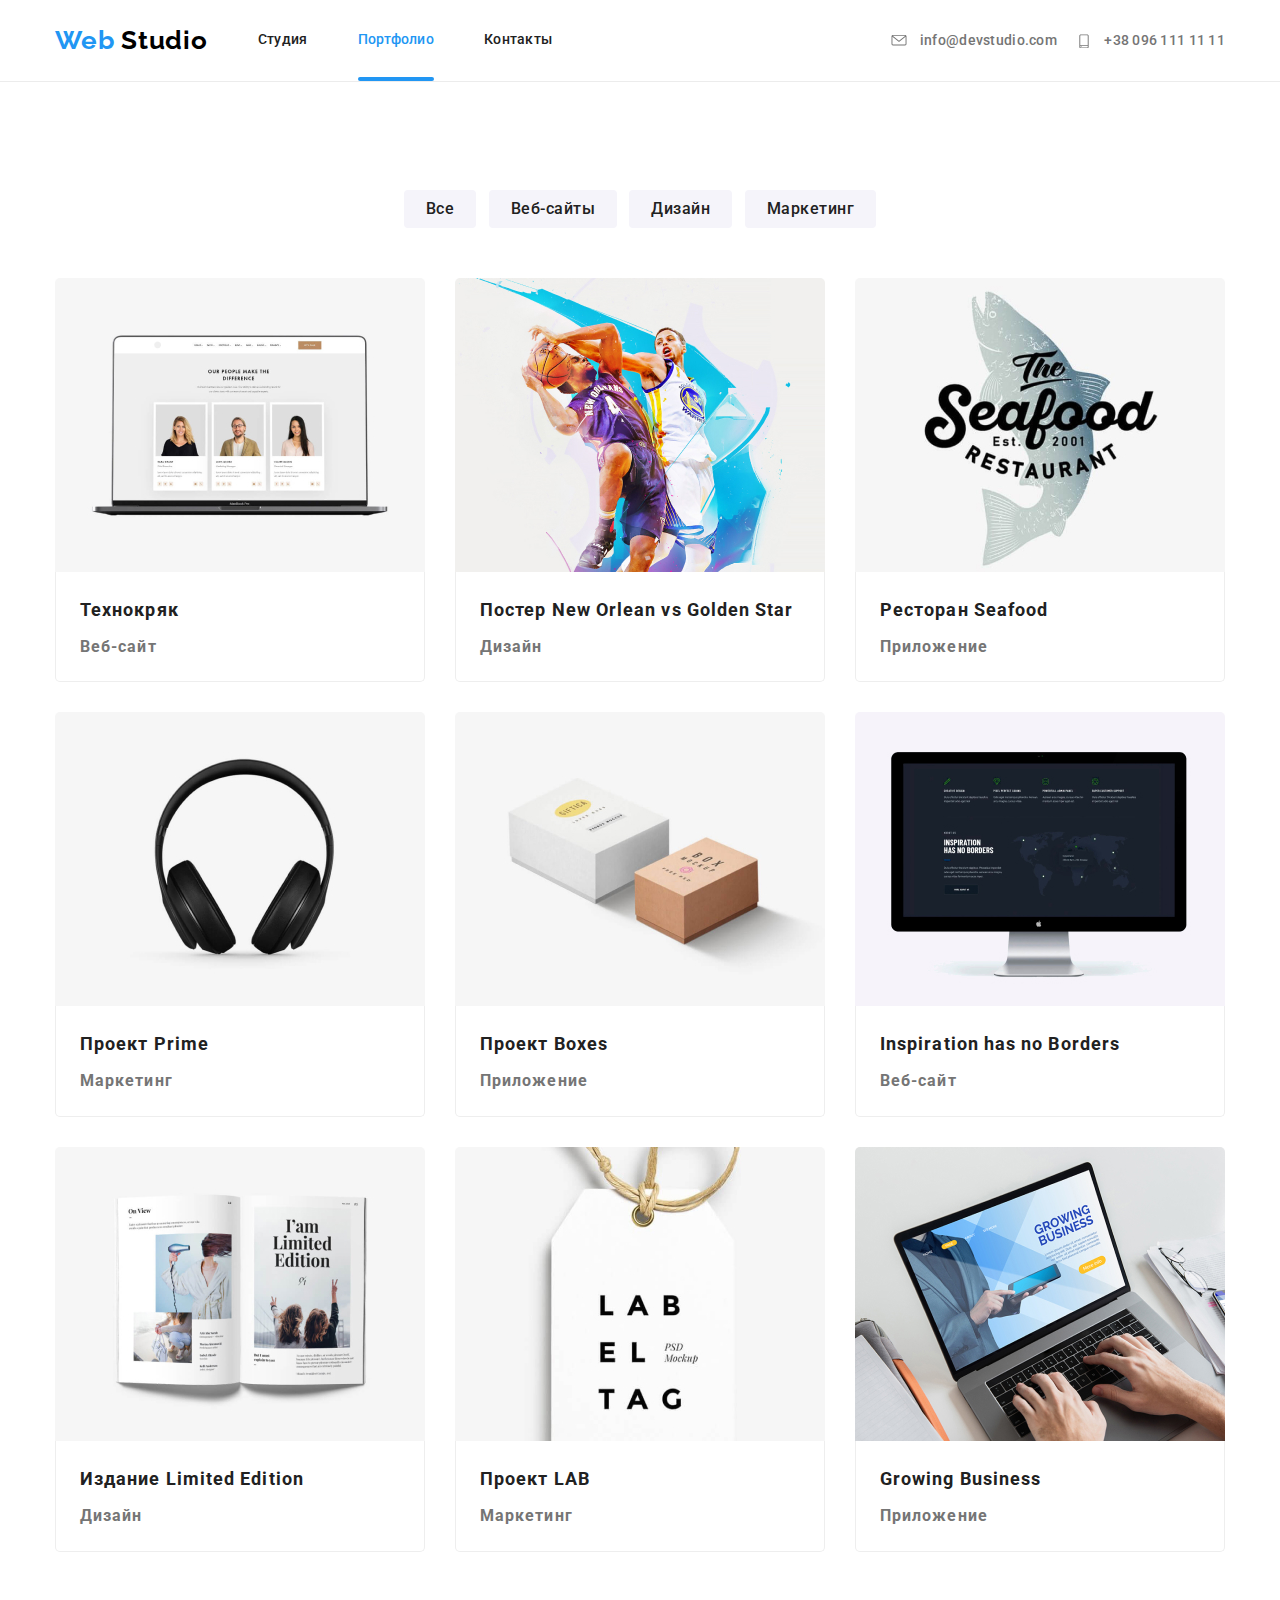
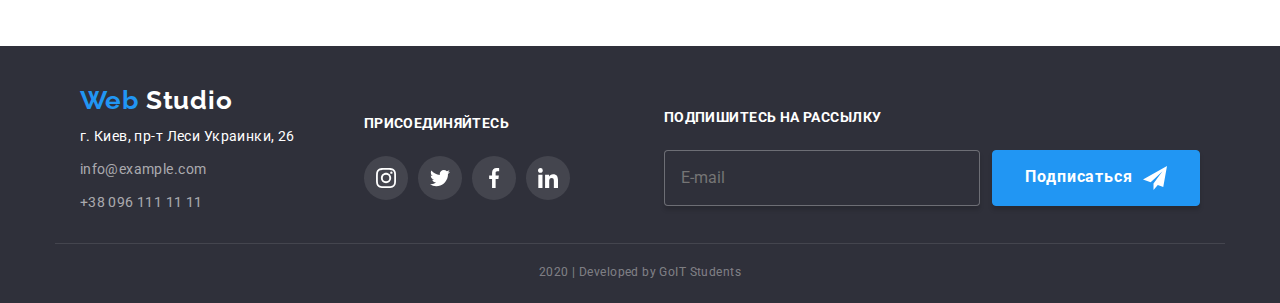
==== commit 40f17674: "logo is outside the nav section" ====
--- a/portfolio.html
+++ b/portfolio.html
@@ -19,16 +19,16 @@
   
     <header class="header">
     <div class="container">  
+       
+        <a class="logo" href="/index.html" lang="en"><span class="logo-web">Web</span> <span class="logo-studio">Studio</span> </a>
+
          <nav>
             <ul class="menu list">
-                <li class="menu-item">
-                    <a class="logo" href="/index.html" lang="en"><span class="logo-web">Web</span> <span class="logo-studio">Studio</span> </a>
-                </li>
-                <li class="menu-item"><a class="menu-link link" href="./index.html">Студия</a></li>
+                 <li class="menu-item"><a class="menu-link link" href="./index.html">Студия</a></li>
                 <li class="menu-item"><a class="menu-link link active" href="./portfolio.html">Портфолио</a></li>
                 <li class="menu-item"><a class="menu-link link" href="#">Контакты</a></li>
             </ul>
-        </nav>
+         </nav>
     
         <ul class="contact list ">
             <li class="contact-item">
--- a/css/portfolio.min.css
+++ b/css/portfolio.min.css
@@ -3,5 +3,5 @@
  Consolas,  'Liberation Mono',  Menlo,- monospace;font-size:1em}small{font-size:80%}sub,sup{font-size:75%;line-height:0;position:relative;vertical-align:baseline}sub{bottom:-0.25em}sup{top:-0.5em}button,input,optgroup,select,textarea{font-family:inherit;font-size:100%;line-height:1.15;margin:0}button,select{text-transform:none}button,[type='button'],[type='reset'],[type='submit']{-webkit-appearance:button}button::-moz-focus-inner,[type='button']::-moz-focus-inner,[type='reset']::-moz-focus-inner,[type='submit']::-moz-focus-inner{border-style:none;padding:0}button:-moz-focusring,[type='button']:-moz-focusring,[type='reset']:-moz-focusring,[type='submit']:-moz-focusring{outline:1px dotted ButtonText}legend{padding:0}progress{vertical-align:baseline}[type='number']::-webkit-inner-spin-button,[type='number']::-webkit-outer-spin-button{height:auto}[type='search']{-webkit-appearance:textfield;outline-offset:-2px}[type='search']::-webkit-search-decoration{-webkit-appearance:none}::-webkit-file-upload-button{-webkit-appearance:button;font:inherit}summary{display:list-item}.button-primary{font-size:16px;display:inline-block}.portfolio .container{padding-top:94px;padding-bottom:94px}.features .is-hidden,.portfolio .is-hidden{display:none}.page{padding-top:80px;color:#212121;font-family:"Roboto",sans-serif;font-weight:400;font-size:14px;line-height:1.7;letter-spacing:.03em}.container{margin:0 auto;padding:0 15px;width:1200px}.list{list-style:none;padding:0;margin:0}a:hover,button:hover{cursor:pointer}img{display:block;margin:0;max-width:100%;height:auto}.portfolio .container{color:#212121;font-size:16px}.header{position:fixed;width:100%;background-color:#fff;top:0;z-index:2;border-bottom:1px solid #ECECEC}.header .container{display:-webkit-box;display:-ms-flexbox;display:flex;-webkit-box-align:center;-ms-flex-align:center;align-items:center;-webkit-box-pack:center;-ms-flex-pack:center;justify-content:center;font-weight:500;line-height:1.14;letter-spacing:0.02em}.menu,.contact{display:-webkit-box;display:-ms-flexbox;display:flex;margin-left:auto}.menu-item+.menu-item{margin-left:50px}.menu-item:first-child{margin-right:85px;padding-top:24px;padding-bottom:25px}.menu-link{position:relative;display:block;padding-top:32px;padding-bottom:33px;color:#212121;text-decoration:none;-webkit-animation-name:color;animation-name:color;-webkit-animation-duration:250ms;animation-duration:250ms;-webkit-animation-timing-function:cubic-bezier(0.4, 0, 0.2, 1);animation-timing-function:cubic-bezier(0.4, 0, 0.2, 1)}.menu-link:hover,.menu-link:focus{color:#2196F3}.menu-link::after,.active::after{position:absolute;left:0;bottom:0;content:"";display:inline-block;width:100%;height:4px;background-color:#2196F3;border-radius:2px;-webkit-transform:scaleX(0);transform:scaleX(0)}.menu-link:hover::after,.menu-link:focus::after{-webkit-transform:scaleX(1);transform:scaleX(1);-webkit-transition:-webkit-transform 250ms cubic-bezier(0.4, 0, 0.2, 1);transition:-webkit-transform 250ms cubic-bezier(0.4, 0, 0.2, 1);transition:transform 250ms cubic-bezier(0.4, 0, 0.2, 1);transition:transform 250ms cubic-bezier(0.4, 0, 0.2, 1), -webkit-transform 250ms cubic-bezier(0.4, 0, 0.2, 1)}.active{color:#2196F3}.active::after{-webkit-transform:scaleX(1);transform:scaleX(1)}.contact-item{fill:#757575}.contact-item:not(:last-child){margin-right:20px}.contact-icon{vertical-align:bottom;margin-right:10px}.contact-link{color:#757575;padding-top:32px;padding-bottom:32px;line-height:1.14;text-decoration:none;-webkit-animation-name:color,fill;animation-name:color,fill;-webkit-animation-duration:250ms;animation-duration:250ms;-webkit-animation-timing-function:cubic-bezier(0.4, 0, 0.2, 1);animation-timing-function:cubic-bezier(0.4, 0, 0.2, 1)}.contact-link:hover,.contact-link:focus{color:#2196F3;fill:#2196F3}.logo{text-decoration:none;color:#000000;font-family:"Raleway",sans-serif;font-weight:700;font-size:26px;line-height:1.2;letter-spacing:.03em}.logo .logo-web{color:#2196F3}.logo-studio:hover,.logo-studio:focus{color:#000000}.filters-items{display:inline-block;margin:0 4px}.filters-list{text-align:center;margin-bottom:50px;padding:0}.filters-radio{display:none}.filters-radio:checked ~ .filters-label{color:#fff;background-color:#2196F3;-webkit-box-shadow:0px 2px 2px rgba(0,0,0,0.12),0px 1px 2px rgba(0,0,0,0.08),0px 3px 1px rgba(0,0,0,0.1);box-shadow:0px 2px 2px rgba(0,0,0,0.12),0px 1px 2px rgba(0,0,0,0.08),0px 3px 1px rgba(0,0,0,0.1)}.filters-label{display:inline-block;border-color:transparent;padding:6px 22px;border-radius:4px;color:#212121;background-color:#F5F4FA;font-size:16px;font-weight:500;line-height:1.6;text-align:center;letter-spacing:0.03em;-webkit-animation-name:color,background-color;animation-name:color,background-color;-webkit-animation-duration:250ms;animation-duration:250ms;-webkit-animation-timing-function:cubic-bezier(0.4, 0, 0.2, 1);animation-timing-function:cubic-bezier(0.4, 0, 0.2, 1)}.filters-label:hover{color:#fff;background-color:#2196F3;-webkit-box-shadow:0px 2px 2px rgba(0,0,0,0.12),0px 1px 2px rgba(0,0,0,0.08),0px 3px 1px rgba(0,0,0,0.1);box-shadow:0px 2px 2px rgba(0,0,0,0.12),0px 1px 2px rgba(0,0,0,0.08),0px 3px 1px rgba(0,0,0,0.1);cursor:pointer}.works{display:-webkit-box;display:-ms-flexbox;display:flex;-ms-flex-wrap:wrap;flex-wrap:wrap}.works-item{width:calc((100% - 60px ) / 3);margin-right:30px;margin-bottom:30px;border-top-left-radius:5px;border-top-right-radius:5px;overflow:hidden;font-weight:700;font-size:18px;line-height:2;letter-spacing:0.06em}.works-item:nth-child(3n){margin-right:0}.works-item:nth-last-child(-n+3){margin-bottom:0}.works-item:hover,.works-item:focus{-webkit-box-shadow:1px 4px 6px rgba(0,0,0,0.16),0px 4px 4px rgba(0,0,0,0.06),0px 1px 1px rgba(0,0,0,0.12);box-shadow:1px 4px 6px rgba(0,0,0,0.16),0px 4px 4px rgba(0,0,0,0.06),0px 1px 1px rgba(0,0,0,0.12)}.works-link{text-decoration:none}.works-link:hover .works-overlay,.works-link:focus .works-overlay{opacity:1;-webkit-transform:translateY(0);transform:translateY(0)}.works-content{padding:20px 24px;border-bottom:1px solid #EEEEEE;border-right:1px solid #EEEEEE;border-left:1px solid #EEEEEE;border-bottom-right-radius:5px;border-bottom-left-radius:5px;-webkit-box-sizing:border-box;box-sizing:border-box;background:#fff;font-size:inherit}.works-title{margin-bottom:4px;margin-top:0;font-weight:700;font-size:inherit;color:#212121;line-height:2;letter-spacing:0.06em}.works-type{margin-bottom:0;margin-top:0;font-size:16px;line-height:1.87;color:#757575}.works-thumb{position:relative;overflow:hidden}.works-overlay{position:absolute;top:0;left:0;width:100%;height:100%;background:rgba(33,150,243,0.9);opacity:0;-webkit-transform:translateY(100%);transform:translateY(100%);-webkit-transition:opacity 250ms cubic-bezier(0.4, 0, 0.2, 1),-webkit-transform 250ms cubic-bezier(0.4, 0, 0.2, 1);transition:opacity 250ms cubic-bezier(0.4, 0, 0.2, 1),-webkit-transform 250ms cubic-bezier(0.4, 0, 0.2, 1);transition:transform 250ms cubic-bezier(0.4, 0, 0.2, 1),opacity 250ms cubic-bezier(0.4, 0, 0.2, 1);transition:transform 250ms cubic-bezier(0.4, 0, 0.2, 1),opacity 250ms cubic-bezier(0.4, 0, 0.2, 1),-webkit-transform 250ms cubic-bezier(0.4, 0, 0.2, 1)}.works-description{position:absolute;bottom:0;left:0;display:inline-block;padding:63px 24px;margin:0;height:100%;line-height:1.55;color:#fff}.works .list{display:block}.button-primary{border:1px solid #2196F3;padding:10px 32px;color:#fff;background-color:#2196F3;-webkit-box-shadow:0px 4px 4px rgba(0,0,0,0.15);box-shadow:0px 4px 4px rgba(0,0,0,0.15);border-radius:4px;font-weight:700;font-size:16px;line-height:1.8;letter-spacing:0.06em;-webkit-transition:color 250ms cubic-bezier(0.4, 0, 0.2, 1),border-color 250ms cubic-bezier(0.4, 0, 0.2, 1),background-color 250ms cubic-bezier(0.4, 0, 0.2, 1);transition:color 250ms cubic-bezier(0.4, 0, 0.2, 1),border-color 250ms cubic-bezier(0.4, 0, 0.2, 1),background-color 250ms cubic-bezier(0.4, 0, 0.2, 1)}.button-primary:hover,.button-primary:focus{color:#212121;border-color:#F5F4FA;background-color:#F5F4FA}.social{display:-webkit-box;display:-ms-flexbox;display:flex;-webkit-box-align:center;-ms-flex-align:center;align-items:center;-webkit-box-pack:center;-ms-flex-pack:center;justify-content:center;padding:0px}.social .list:not(:last-child){margin-right:10px}.social-link{display:-webkit-inline-box;display:-ms-inline-flexbox;display:inline-flex;-webkit-box-align:center;-ms-flex-align:center;align-items:center;-webkit-box-pack:center;-ms-flex-pack:center;justify-content:center;padding:0;border-radius:50%;width:44px;height:44px;text-decoration:none;border:none;background:rgba(255,255,255,0.1)}.social-link:hover,.social-link:focus{background-color:#2196F3}.social-icon{width:20px;height:20px;fill:#AFB1B8}.social-link:hover .social-icon,.social-link:focus .social-icon{fill:#fff}.footer{background-color:#2F303A;width:100%}.footer-content{display:-webkit-box;display:-ms-flexbox;display:flex;-webkit-box-align:center;-ms-flex-align:center;align-items:center;-webkit-box-pack:center;-ms-flex-pack:center;justify-content:center;padding-bottom:29px}.footer-content .footer-info{padding-top:39px}.footer-list{padding-top:51px;list-style:none}.footer-list:not(:last-child){margin-right:94px}.footer-list .button-primary{display:-webkit-inline-box;display:-ms-inline-flexbox;display:inline-flex;-webkit-box-align:center;-ms-flex-align:center;align-items:center}.footer-list .button-primary:hover .icon-send{fill:#2196F3}.footer-subtitle{display:block;margin-bottom:20px;font-weight:700;text-transform:uppercase;color:#fff}.footer .social{margin:0}.footer .social-icon{fill:#fff}.footer-subscription{display:-webkit-box;display:-ms-flexbox;display:flex}.footer-label{margin-right:12px;font-size:16px;line-height:1.25;letter-spacing:0.03em;color:rgba(255,255,255,0.6)}.footer-input{padding:18px 95px 18px 16px;border:1px solid rgba(255,255,255,0.3);-webkit-box-shadow:0px 4px 4px rgba(0,0,0,0.15);box-shadow:0px 4px 4px rgba(0,0,0,0.15);border-radius:4px;background-color:#2F303A;color:#F5F4FA}.footer-copyright{display:block;margin-top:0;margin-bottom:0;padding-top:16px;padding-bottom:19px;font-size:12px;line-height:2;text-align:center;color:rgba(255,255,255,0.4);border-top:1px solid rgba(255,255,255,0.1)}.footer-info .logo-studio{color:#fff}.address-list{display:inline-block;margin-top:8px;margin-right:69px;padding:0;font-style:normal;color:#fff}.address-list:not(:last-child){margin-right:94px}.address-link{color:rgba(255,255,255,0.6);text-decoration:none}.address-item:not(:last-child){margin-bottom:9px}.icon-send{fill:#fff;width:24px;height:24px;margin-left:10px;-webkit-animation-name:fill;animation-name:fill;-webkit-animation-duration:250ms;animation-duration:250ms;-webkit-animation-timing-function:cubic-bezier(0.4, 0, 0.2, 1);animation-timing-function:cubic-bezier(0.4, 0, 0.2, 1)}
+ monospace;font-size:1em}small{font-size:80%}sub,sup{font-size:75%;line-height:0;position:relative;vertical-align:baseline}sub{bottom:-0.25em}sup{top:-0.5em}button,input,optgroup,select,textarea{font-family:inherit;font-size:100%;line-height:1.15;margin:0}button,select{text-transform:none}button,[type='button'],[type='reset'],[type='submit']{-webkit-appearance:button}button::-moz-focus-inner,[type='button']::-moz-focus-inner,[type='reset']::-moz-focus-inner,[type='submit']::-moz-focus-inner{border-style:none;padding:0}button:-moz-focusring,[type='button']:-moz-focusring,[type='reset']:-moz-focusring,[type='submit']:-moz-focusring{outline:1px dotted ButtonText}legend{padding:0}progress{vertical-align:baseline}[type='number']::-webkit-inner-spin-button,[type='number']::-webkit-outer-spin-button{height:auto}[type='search']{-webkit-appearance:textfield;outline-offset:-2px}[type='search']::-webkit-search-decoration{-webkit-appearance:none}::-webkit-file-upload-button{-webkit-appearance:button;font:inherit}summary{display:list-item}.button-primary{font-size:16px;display:inline-block}.portfolio .container{padding-top:94px;padding-bottom:94px}.features .is-hidden,.portfolio .is-hidden{display:none}.page{padding-top:80px;color:#212121;font-family:"Roboto",sans-serif;font-weight:400;font-size:14px;line-height:1.7;letter-spacing:.03em}.container{margin:0 auto;padding:0 15px;width:1200px}.list{list-style:none;padding:0;margin:0}a:hover,button:hover{cursor:pointer}img{display:block;margin:0;max-width:100%;height:auto}.portfolio .container{color:#212121;font-size:16px}.header{position:fixed;width:100%;background-color:#fff;top:0;z-index:2;border-bottom:1px solid #ECECEC}.header .container{display:-webkit-box;display:-ms-flexbox;display:flex;-webkit-box-align:center;-ms-flex-align:center;align-items:center;-webkit-box-pack:center;-ms-flex-pack:center;justify-content:center;font-weight:500;line-height:1.14;letter-spacing:0.02em}.menu,.contact{display:-webkit-box;display:-ms-flexbox;display:flex;margin-left:auto}.menu-item{margin-left:50px}.menu-link{position:relative;display:block;padding-top:32px;padding-bottom:33px;color:#212121;text-decoration:none;-webkit-animation-name:color;animation-name:color;-webkit-animation-duration:250ms;animation-duration:250ms;-webkit-animation-timing-function:cubic-bezier(0.4, 0, 0.2, 1);animation-timing-function:cubic-bezier(0.4, 0, 0.2, 1)}.menu-link:hover,.menu-link:focus{color:#2196F3}.menu-link::after,.active::after{position:absolute;left:0;bottom:0;content:"";display:inline-block;width:100%;height:4px;background-color:#2196F3;border-radius:2px;-webkit-transform:scaleX(0);transform:scaleX(0)}.menu-link:hover::after,.menu-link:focus::after{-webkit-transform:scaleX(1);transform:scaleX(1);-webkit-transition:-webkit-transform 250ms cubic-bezier(0.4, 0, 0.2, 1);transition:-webkit-transform 250ms cubic-bezier(0.4, 0, 0.2, 1);transition:transform 250ms cubic-bezier(0.4, 0, 0.2, 1);transition:transform 250ms cubic-bezier(0.4, 0, 0.2, 1), -webkit-transform 250ms cubic-bezier(0.4, 0, 0.2, 1)}.active{color:#2196F3}.active::after{-webkit-transform:scaleX(1);transform:scaleX(1)}.contact-item{fill:#757575}.contact-item:not(:last-child){margin-right:20px}.contact-icon{vertical-align:bottom;margin-right:10px}.contact-link{color:#757575;padding-top:32px;padding-bottom:32px;line-height:1.14;text-decoration:none;-webkit-animation-name:color,fill;animation-name:color,fill;-webkit-animation-duration:250ms;animation-duration:250ms;-webkit-animation-timing-function:cubic-bezier(0.4, 0, 0.2, 1);animation-timing-function:cubic-bezier(0.4, 0, 0.2, 1)}.contact-link:hover,.contact-link:focus{color:#2196F3;fill:#2196F3}.logo{text-decoration:none;color:#000000;font-family:"Raleway",sans-serif;font-weight:700;font-size:26px;line-height:1.2;letter-spacing:.03em}.logo .logo-web{color:#2196F3}.logo-studio:hover,.logo-studio:focus{color:#000000}.filters-items{display:inline-block;margin:0 4px}.filters-list{text-align:center;margin-bottom:50px;padding:0}.filters-radio{display:none}.filters-radio:checked ~ .filters-label{color:#fff;background-color:#2196F3;-webkit-box-shadow:0px 2px 2px rgba(0,0,0,0.12),0px 1px 2px rgba(0,0,0,0.08),0px 3px 1px rgba(0,0,0,0.1);box-shadow:0px 2px 2px rgba(0,0,0,0.12),0px 1px 2px rgba(0,0,0,0.08),0px 3px 1px rgba(0,0,0,0.1)}.filters-label{display:inline-block;border-color:transparent;padding:6px 22px;border-radius:4px;color:#212121;background-color:#F5F4FA;font-size:16px;font-weight:500;line-height:1.6;text-align:center;letter-spacing:0.03em;-webkit-animation-name:color,background-color;animation-name:color,background-color;-webkit-animation-duration:250ms;animation-duration:250ms;-webkit-animation-timing-function:cubic-bezier(0.4, 0, 0.2, 1);animation-timing-function:cubic-bezier(0.4, 0, 0.2, 1)}.filters-label:hover{color:#fff;background-color:#2196F3;-webkit-box-shadow:0px 2px 2px rgba(0,0,0,0.12),0px 1px 2px rgba(0,0,0,0.08),0px 3px 1px rgba(0,0,0,0.1);box-shadow:0px 2px 2px rgba(0,0,0,0.12),0px 1px 2px rgba(0,0,0,0.08),0px 3px 1px rgba(0,0,0,0.1);cursor:pointer}.works{display:-webkit-box;display:-ms-flexbox;display:flex;-ms-flex-wrap:wrap;flex-wrap:wrap}.works-item{width:calc((100% - 60px ) / 3);margin-right:30px;margin-bottom:30px;border-top-left-radius:5px;border-top-right-radius:5px;overflow:hidden;font-weight:700;font-size:18px;line-height:2;letter-spacing:0.06em}.works-item:nth-child(3n){margin-right:0}.works-item:nth-last-child(-n+3){margin-bottom:0}.works-item:hover,.works-item:focus{-webkit-box-shadow:1px 4px 6px rgba(0,0,0,0.16),0px 4px 4px rgba(0,0,0,0.06),0px 1px 1px rgba(0,0,0,0.12);box-shadow:1px 4px 6px rgba(0,0,0,0.16),0px 4px 4px rgba(0,0,0,0.06),0px 1px 1px rgba(0,0,0,0.12)}.works-link{text-decoration:none}.works-link:hover .works-overlay,.works-link:focus .works-overlay{opacity:1;-webkit-transform:translateY(0);transform:translateY(0)}.works-content{padding:20px 24px;border-bottom:1px solid #EEEEEE;border-right:1px solid #EEEEEE;border-left:1px solid #EEEEEE;border-bottom-right-radius:5px;border-bottom-left-radius:5px;-webkit-box-sizing:border-box;box-sizing:border-box;background:#fff;font-size:inherit}.works-title{margin-bottom:4px;margin-top:0;font-weight:700;font-size:inherit;color:#212121;line-height:2;letter-spacing:0.06em}.works-type{margin-bottom:0;margin-top:0;font-size:16px;line-height:1.87;color:#757575}.works-thumb{position:relative;overflow:hidden}.works-overlay{position:absolute;top:0;left:0;width:100%;height:100%;background:rgba(33,150,243,0.9);opacity:0;-webkit-transform:translateY(100%);transform:translateY(100%);-webkit-transition:opacity 250ms cubic-bezier(0.4, 0, 0.2, 1),-webkit-transform 250ms cubic-bezier(0.4, 0, 0.2, 1);transition:opacity 250ms cubic-bezier(0.4, 0, 0.2, 1),-webkit-transform 250ms cubic-bezier(0.4, 0, 0.2, 1);transition:transform 250ms cubic-bezier(0.4, 0, 0.2, 1),opacity 250ms cubic-bezier(0.4, 0, 0.2, 1);transition:transform 250ms cubic-bezier(0.4, 0, 0.2, 1),opacity 250ms cubic-bezier(0.4, 0, 0.2, 1),-webkit-transform 250ms cubic-bezier(0.4, 0, 0.2, 1)}.works-description{position:absolute;bottom:0;left:0;display:inline-block;padding:63px 24px;margin:0;height:100%;line-height:1.55;color:#fff}.works .list{display:block}.button-primary{border:1px solid #2196F3;padding:10px 32px;color:#fff;background-color:#2196F3;-webkit-box-shadow:0px 4px 4px rgba(0,0,0,0.15);box-shadow:0px 4px 4px rgba(0,0,0,0.15);border-radius:4px;font-weight:700;font-size:16px;line-height:1.8;letter-spacing:0.06em;-webkit-transition:color 250ms cubic-bezier(0.4, 0, 0.2, 1),border-color 250ms cubic-bezier(0.4, 0, 0.2, 1),background-color 250ms cubic-bezier(0.4, 0, 0.2, 1);transition:color 250ms cubic-bezier(0.4, 0, 0.2, 1),border-color 250ms cubic-bezier(0.4, 0, 0.2, 1),background-color 250ms cubic-bezier(0.4, 0, 0.2, 1)}.button-primary:hover,.button-primary:focus{color:#212121;border-color:#F5F4FA;background-color:#F5F4FA}.social{display:-webkit-box;display:-ms-flexbox;display:flex;-webkit-box-align:center;-ms-flex-align:center;align-items:center;-webkit-box-pack:center;-ms-flex-pack:center;justify-content:center;padding:0px}.social .list:not(:last-child){margin-right:10px}.social-link{display:-webkit-inline-box;display:-ms-inline-flexbox;display:inline-flex;-webkit-box-align:center;-ms-flex-align:center;align-items:center;-webkit-box-pack:center;-ms-flex-pack:center;justify-content:center;padding:0;border-radius:50%;width:44px;height:44px;text-decoration:none;border:none;background:rgba(255,255,255,0.1);-webkit-animation-name:fill,background-color;animation-name:fill,background-color;-webkit-animation-duration:250ms;animation-duration:250ms;-webkit-animation-timing-function:cubic-bezier(0.4, 0, 0.2, 1);animation-timing-function:cubic-bezier(0.4, 0, 0.2, 1)}.social-link:hover,.social-link:focus{background-color:#2196F3}.social-icon{width:20px;height:20px;fill:#AFB1B8}.social-link:hover .social-icon,.social-link:focus .social-icon{fill:#fff}.footer{background-color:#2F303A;width:100%}.footer-content{display:-webkit-box;display:-ms-flexbox;display:flex;-webkit-box-align:center;-ms-flex-align:center;align-items:center;-webkit-box-pack:center;-ms-flex-pack:center;justify-content:center;padding-bottom:29px}.footer-content .footer-info{padding-top:39px}.footer-list{padding-top:51px;list-style:none}.footer-list:not(:last-child){margin-right:94px}.footer-list .button-primary{display:-webkit-inline-box;display:-ms-inline-flexbox;display:inline-flex;-webkit-box-align:center;-ms-flex-align:center;align-items:center}.footer-list .button-primary:hover .icon-send{fill:#2196F3}.footer-subtitle{display:block;margin-bottom:20px;font-weight:700;text-transform:uppercase;color:#fff}.footer .social{margin:0}.footer .social-icon{fill:#fff}.footer-subscription{display:-webkit-box;display:-ms-flexbox;display:flex}.footer-label{margin-right:12px;font-size:16px;line-height:1.25;letter-spacing:0.03em;color:rgba(255,255,255,0.6)}.footer-input{padding:18px 95px 18px 16px;border:1px solid rgba(255,255,255,0.3);-webkit-box-shadow:0px 4px 4px rgba(0,0,0,0.15);box-shadow:0px 4px 4px rgba(0,0,0,0.15);border-radius:4px;background-color:#2F303A;color:#F5F4FA}.footer-copyright{display:block;margin-top:0;margin-bottom:0;padding-top:16px;padding-bottom:19px;font-size:12px;line-height:2;text-align:center;color:rgba(255,255,255,0.4);border-top:1px solid rgba(255,255,255,0.1)}.footer-info .logo-studio{color:#fff}.address-list{display:inline-block;margin-top:8px;margin-right:69px;padding:0;font-style:normal;color:#fff}.address-list:not(:last-child){margin-right:94px}.address-link{color:rgba(255,255,255,0.6);text-decoration:none}.address-item:not(:last-child){margin-bottom:9px}.icon-send{fill:#fff;width:24px;height:24px;margin-left:10px;-webkit-animation-name:fill;animation-name:fill;-webkit-animation-duration:250ms;animation-duration:250ms;-webkit-animation-timing-function:cubic-bezier(0.4, 0, 0.2, 1);animation-timing-function:cubic-bezier(0.4, 0, 0.2, 1)}
 /*# sourceMappingURL=portfolio.min.css.map */